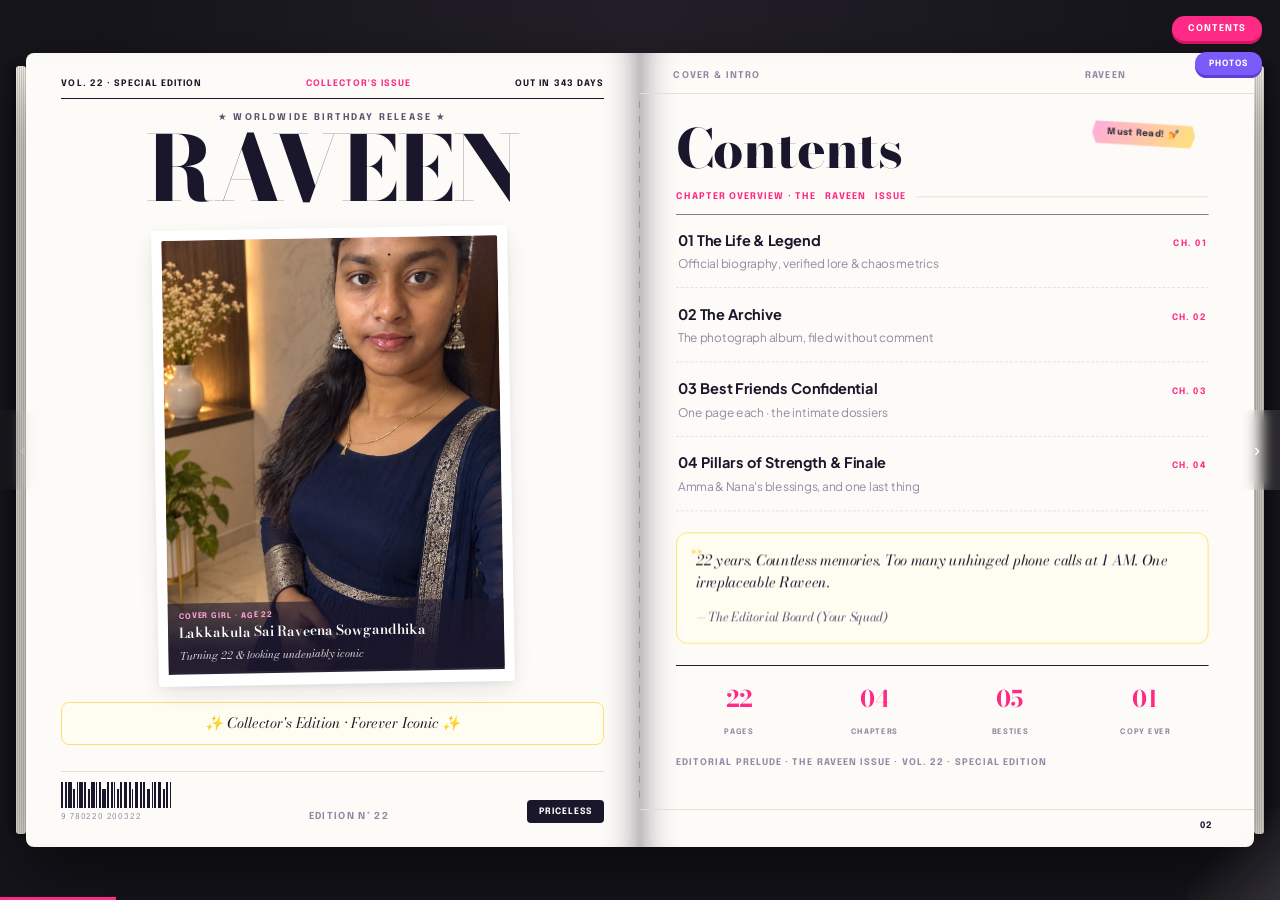
==== index.html @ 47729073 "Add Bhavya's letter Her own words, as she wrote them, down to the last emoji — Entry 03 was still ca" ====
<!DOCTYPE html>
<html lang="en">
<head>
<meta charset="utf-8">
<meta name="viewport" content="width=device-width, initial-scale=1, viewport-fit=cover">
<title>The Raveen Issue</title>
<meta name="description" content="A one-copy collector's magazine for a 22nd birthday.">
<meta name="theme-color" content="#ff2a85">
<link rel="preconnect" href="https://fonts.googleapis.com">
<link rel="preconnect" href="https://fonts.gstatic.com" crossorigin>
<link rel="stylesheet" href="https://fonts.googleapis.com/css2?family=Bodoni+Moda:ital,opsz,wght@0,6..96,400..900;1,6..96,400..800&family=Epilogue:wght@600;700;800&family=Caveat:wght@400;500;600&family=Great+Vibes&family=Patrick+Hand&family=Plus+Jakarta+Sans:wght@400;500;600;700;800&display=swap">
<link rel="stylesheet" href="assets/css/magazine.css?v=41">
<link rel="icon" href="data:image/svg+xml,<svg xmlns='http://www.w3.org/2000/svg' viewBox='0 0 100 100'><text y='.9em' font-size='90'>💖</text></svg>">
</head>
<body>

<div class="deck">
<div class="book">

  <!-- ============ SPREAD 1 · PAGES 01–02 · COVER & CONTENTS ============ -->
  <section class="spread" id="cover" data-section="Cover &amp; Intro" data-hide-toc>

    <!-- P.01 · the cover -->
    <div class="leaf leaf--left" data-bare>
      <div class="cover">
        <div class="cover__strap">
          <span data-text="issueLine">Vol. 22</span>
          <span data-text="edition">Collector's Issue</span>
          <span data-render="countdown">P. 01</span>
        </div>

        <p class="cover__stars">★ <span data-text="strapline">Worldwide Birthday Release</span> ★</p>
        <h1 class="masthead" data-text="magazineName">RAVEEN</h1>

        <div class="cover__stage">
          <div class="cover__photo">
            <figure class="polaroid" style="--tilt:-1deg">
              <img class="polaroid__img" src="assets/img/cover.jpg"
                   alt="Cover portrait" data-hint="Cover portrait · assets/img/cover.jpg">
              <div class="cover__plate">
                <small>Cover Girl · Age <span data-text="age">22</span></small>
                <b data-text="fullName">Lakkakula Sai Raveena Sowgandhika</b>
                <i data-text="coverLine">Turning 22 &amp; looking undeniably iconic</i>
              </div>
            </figure>
          </div>
        </div>

        <p class="cover__ribbon">✨ Collector's Edition · Forever Iconic ✨</p>

        <div class="cover__foot">
          <div>
            <span class="barcode" data-render="barcode" aria-hidden="true"></span>
            <p class="barcode-no" data-text="barcodeNo">9 780220 200322</p>
          </div>
          <span class="byline" data-text="editionNo">Edition N° 22</span>
          <span class="priceless" data-text="coverPrice">Priceless</span>
        </div>
      </div>
    </div>

    <!-- P.02 · contents -->
    <div class="leaf leaf--right">
      <span class="washi" style="top:2px;right:14px;transform:rotate(3deg)">Must Read! 💅</span>

      <h2 class="hed hed--lg reveal">Contents</h2>
      <p class="kicker reveal">Chapter overview · The <span data-text="name">Raveen</span> Issue</p>

      <nav class="toc reveal" data-render="toc" aria-label="Contents"></nav>

      <div class="quotebox reveal">
        <p data-text="editorialQuote"></p>
        <cite>— <span data-text="editorialBy">The Editorial Board</span></cite>
      </div>

      <div class="stats reveal" data-render="stats"></div>

      <p class="byline reveal" style="margin-top:16px">
        Editorial prelude · The <span data-text="name">Raveen</span> Issue ·
        <span data-text="issueLine">Vol. 22</span>
      </p>
    </div>
  </section>

  <!-- =========== SPREAD 2 · PAGES 03–04 · THE LORE & METRICS ========== -->
  <section class="spread" id="lore" data-section="The Life &amp; Legend"
           data-blurb="Official biography, verified lore &amp; chaos metrics"
           data-ch="Ch. 01">

    <!-- P.03 · field biography -->
    <div class="leaf leaf--left">
      <p class="kicker reveal" data-text="lore.kicker">Chapter 01 · The Biography</p>
      <h2 class="hed reveal" data-text="lore.title">The Raveen Lore</h2>

      <figure class="polaroid reveal" style="--tilt:-2deg;margin:0 auto 16px;max-width:82%">
        <span class="washi washi--sky washi--tl">Field Notes</span>
        <img class="polaroid__img polaroid__img--wide" src="assets/img/lore.jpg"
             alt="" data-hint="assets/img/lore.jpg">
        <figcaption>Exhibit A. Undeniably her.</figcaption>
      </figure>

      <dl class="reveal" style="margin:0" data-render="lore"></dl>
    </div>

    <!-- P.04 · the report card -->
    <div class="leaf leaf--right">
      <p class="kicker reveal">Verified metrics</p>
      <h2 class="hed hed--sm reveal" data-text="reportCard.title">Official Report Card</h2>

      <div class="metrics reveal" data-render="metrics"></div>

      <p class="certified reveal" data-text="reportCard.stamp">
        ★ Certified Best Girl by Board of Besties ★
      </p>
    </div>
  </section>

  <!-- ============ CHAPTER 02 · THE ARCHIVE · a gallery spread ============ -->
  <section class="spread" id="gallery" data-section="The Archive"
           data-blurb="The photograph album, filed without comment"
           data-ch="Ch. 02">

    <div class="leaf leaf--left">
      <div data-gallery-head>
        <p class="kicker reveal" data-text="gallery.kicker">Chapter 02 · The Archive</p>
        <h2 class="hed reveal" data-text="gallery.title">The Archive</h2>
        <p class="dek reveal" data-text="gallery.dek"></p>
      </div>

      <div class="shots reveal" data-render="gallery"></div>
    </div>

    <div class="leaf leaf--right">
      <div class="shots reveal" data-render="gallery"></div>

      <p class="byline reveal" style="margin-top:14px" data-gallery-foot>
        Every one of them our favourite · filed with love
      </p>
    </div>
  </section>

  <!-- ============ CHAPTER 02 · BEST FRIENDS CONFIDENTIAL ============
       One friend to a page. This spread is the template: the magazine makes
       as many copies of it as the list in config.js needs, so the chapter is
       as long as the friendship list. -->
  <section class="spread" id="besties" data-section="Best Friends Confidential"
           data-blurb="One page each · the intimate dossiers" data-ch="Ch. 03">

    <div class="leaf leaf--left">
      <p class="kicker reveal">Chapter 03 · Besties Confidential</p>
      <div data-render="bestieSlot"></div>
    </div>

    <div class="leaf leaf--right">
      <p class="kicker reveal">Confidential</p>
      <div data-render="bestieSlot"></div>
    </div>
  </section>

  <!-- ========== SPREAD 5 · PAGES 09–10 · FAMILY & THE FINALE ========== -->
  <section class="spread" id="family" data-section="Pillars of Strength &amp; Finale"
           data-blurb="Amma &amp; Nana's blessings, and one last thing"
           data-ch="Ch. 04">

    <!-- P.09 · family -->
    <div class="leaf leaf--left">
      <p class="kicker reveal">Chapter 04 · Family Chronicles</p>
      <h2 class="hed hed--sm reveal" data-text="familyTitle">Pillars of Strength</h2>
      <div class="reveal" data-render="family"></div>
    </div>

    <!-- P.10 · the finale -->
    <div class="leaf leaf--right leaf--finale">
      <div class="finale">
        <span class="finale__badge reveal" data-text="finale.badge">Golden Milestone</span>

        <p class="finale__age reveal" data-text="age">22</p>
        <p class="dek reveal" style="margin:0;max-width:34ch"
           data-text="finale.tease">One last thing before you close it.</p>

        <div class="cake reveal" data-cake role="button" tabindex="0"
             style="position:relative" aria-label="Blow out the candle">
          <span class="candle" aria-hidden="true"><span class="flame"></span></span>
          <svg viewBox="0 44 200 116" width="100%" aria-hidden="true">
            <ellipse cx="100" cy="150" rx="90" ry="8" fill="#1a162b" opacity=".14"/>
            <rect x="16" y="140" width="168" height="9" rx="4.5" fill="#fff"/>
            <rect x="22" y="70" width="156" height="72" rx="7" fill="#ffa3d7"/>
            <path d="M22 84 q19 15 39 0 t39 0 t39 0 t39 0 V70 H22 Z" fill="#fff0f7"/>
            <rect x="22" y="56" width="156" height="18" rx="7" fill="#ffdf6d"/>
            <circle cx="52" cy="98" r="4.5" fill="#ff2a85"/>
            <circle cx="100" cy="126" r="4.5" fill="#7b5cfa"/>
            <circle cx="148" cy="96" r="4.5" fill="#ff5e5b"/>
          </svg>
        </div>

        <p class="byline" data-final-prompt>Tap the cake</p>

        <hr class="finale__rule reveal">
        <p class="finale__colophon reveal">
          The <span data-text="name">Raveen</span> Issue ·
          <span data-text="editionNo">Edition N° 22</span> · One copy ever printed
        </p>
        <p class="finale__colophon reveal" style="color:var(--pink)">
          ★ <span data-text="strapline">Worldwide Birthday Release</span> ★
        </p>

        <article data-final-message hidden>
          <h2 class="hed" data-text="finale.title">Happy 22nd, Raveen!</h2>
          <p class="body-copy" style="white-space:pre-line;max-width:36ch;margin:0 auto"
             data-text="finale.message"></p>
          <p class="script" style="margin-top:12px" data-text="finale.signoff"></p>
          <p style="margin-top:14px">
            <button class="btn" type="button" data-confetti>
              <span data-text="finale.button">Throw confetti</span>
            </button>
          </p>
        </article>
      </div>
    </div>
  </section>

</div>
</div>

<!-- ============================== CONTROLS ============================== -->
<button class="tocbtn" type="button" data-tocbtn>Contents</button>
<button class="photobtn" type="button" data-photobtn>Photos</button>
<button class="turn turn--prev" type="button" data-prev aria-label="Previous page">&#8249;</button>
<button class="turn turn--next" type="button" data-next aria-label="Next page">&#8250;</button>
<button class="corner" type="button" data-corner aria-label="Turn the page"></button>
<div class="progress" data-progress aria-hidden="true"></div>

<script src="assets/js/config.js?v=41"></script>
<script src="assets/js/magazine.js?v=41"></script>
</body>
</html>
---- assets/css/magazine.css ----
/* ==========================================================================
   THE RAVEEN ISSUE — Editorial Memory Zine
   A collector's book: two facing cream pages bound at a centre crease, on a
   dark studio ground. Bodoni mastheads, polaroids, washi tape, die-cut badges.

   All visual decisions live here. All content lives in assets/js/config.js.
   ========================================================================== */

/* ---------- 1. Tokens ---------- */
:root {
  /* roughly the height of one page body — the book is min(92vh, 62vw) and a
     page gives up about a sixth of that to the running head and the folio */
  --page-h: calc(min(92vh, 62vw) * 0.84);

  /* paper */
  --paper: #fdfbf7;          /* warm art-paper canvas */
  --paper-2: #ffffff;        /* milk white — polaroid substrate */
  --paper-tint: #f5f1e9;
  --studio: #17151c;         /* the ground the book rests on */
  --studio-2: #221f28;

  /* ink */
  --ink: #1a162b;            /* editorial midnight, never pure black */
  --ink-soft: #5b5470;
  --ink-faint: #918aa4;
  --rule: #e5e0d6;
  --rule-ink: #1a162b;

  /* the palette */
  --pink: #ff2a85;           /* electric hot pink — the primary */
  --pink-deep: #d41464;      /* the bottom lip on a pressed button */
  --pink-soft: #ffa3d7;      /* bubblegum */
  --lavender: #7b5cfa;
  --butter: #ffdf6d;
  --peach: #ffb088;
  --coral: #ff5e5b;
  --sky: #7dd3fc;

  /* type */
  --display: "Bodoni Moda", "Didot", Georgia, serif;
  --body: "Plus Jakarta Sans", system-ui, -apple-system, sans-serif;
  --label: "Epilogue", "Plus Jakarta Sans", sans-serif;

  /* depth — print material, not digital UI */
  --lift-1: 0 4px 12px -2px rgba(26, 22, 43, 0.08), 0 1px 3px rgba(26, 22, 43, 0.04);
  --lift-2: 0 8px 24px -4px rgba(26, 22, 43, 0.12), 0 2px 6px -1px rgba(26, 22, 43, 0.06);
  --lift-3: 0 16px 36px -6px rgba(255, 42, 133, 0.22), 0 4px 12px -2px rgba(26, 22, 43, 0.08);
}

*, *::before, *::after { box-sizing: border-box; }

html, body { height: 100%; }

body {
  margin: 0;
  overflow: hidden;              /* the book never scrolls */
  background:
    radial-gradient(ellipse at 50% 0%, var(--studio-2), var(--studio) 60%);
  color: var(--ink);
  font-family: var(--body);
  font-size: 16px;
  line-height: 1.55;
  -webkit-font-smoothing: antialiased;
}

@media (prefers-reduced-motion: reduce) {
  *, *::before, *::after {
    animation-duration: 0.01ms !important;
    animation-iteration-count: 1 !important;
    transition-duration: 0.01ms !important;
  }
}

/* ---------- 2. The book ---------- */
.deck {
  position: fixed;
  inset: 0;
  display: grid;
  place-items: center;
  padding: clamp(10px, 2.4vh, 34px);
  perspective: 2800px;
  perspective-origin: 50% 46%;
}

.book {
  position: relative;
  width: min(1560px, 96vw);
  height: min(92vh, 62vw);
  transform-style: preserve-3d;
  border-radius: 10px;
}

/* the page block, seen edge on */
.book::before,
.book::after {
  content: "";
  position: absolute;
  top: 1.6%;
  bottom: 1.6%;
  width: 10px;
  z-index: 0;
  border-radius: 3px;
  background: repeating-linear-gradient(to right, #fdfbf7 0 1px, #ded8cb 1px 2px);
}

.book::before { left: -10px; box-shadow: -3px 0 10px rgba(0, 0, 0, 0.45); }
.book::after { right: -10px; box-shadow: 3px 0 10px rgba(0, 0, 0, 0.45); }

.spread {
  position: absolute;
  inset: 0;
  display: grid;
  grid-template-columns: 1fr 1fr;
  visibility: hidden;
  z-index: 1;
  border-radius: 8px;
  box-shadow: 0 30px 70px rgba(0, 0, 0, 0.55);
}

.spread.is-current { visibility: visible; z-index: 2; }

/* a single page */
.leaf {
  position: relative;
  display: flex;
  flex-direction: column;
  min-width: 0;
  background: var(--paper);
  overflow: hidden;
}

/* the crease: pages curve away into the spine */
.leaf--left {
  border-radius: 8px 0 0 8px;
  box-shadow: inset -30px 0 34px -30px rgba(26, 22, 43, 0.55);
}

.leaf--right {
  border-radius: 0 8px 8px 0;
  box-shadow: inset 30px 0 34px -30px rgba(26, 22, 43, 0.55);
}

/* stitching down the centre fold */
.spread::after {
  content: "";
  position: absolute;
  top: 6%;
  bottom: 6%;
  left: 50%;
  z-index: 12;
  width: 1px;
  margin-left: -0.5px;
  pointer-events: none;
  background: repeating-linear-gradient(
    to bottom,
    rgba(26, 22, 43, 0.22) 0 7px,
    transparent 7px 15px
  );
}

/* ---------- 3. The turning leaf ---------- */
.flipper {
  position: absolute;
  top: 0;
  right: 0;
  width: 50%;
  height: 100%;
  z-index: 5;
  transform-origin: left center;
  transform-style: preserve-3d;
  will-change: transform;
}

.flipper__face {
  position: absolute;
  inset: 0;
  overflow: hidden;
  backface-visibility: hidden;
  background: var(--paper);
  box-shadow: 0 22px 48px rgba(0, 0, 0, 0.5);
}

.flipper__face > .leaf { height: 100%; }
.flipper__back { transform: rotateY(180deg); }

.flipper__face::after {
  content: "";
  position: absolute;
  inset: 0;
  z-index: 60;
  pointer-events: none;
  background: linear-gradient(to left, rgba(26, 22, 43, 0.45), rgba(26, 22, 43, 0) 62%);
  opacity: 0;
}

.flipper--fwd { animation: leaf-fwd 0.9s cubic-bezier(0.5, 0.02, 0.42, 1) both; }
.flipper--back { animation: leaf-back 0.9s cubic-bezier(0.5, 0.02, 0.42, 1) both; }

@keyframes leaf-fwd { from { transform: rotateY(0); } to { transform: rotateY(-180deg); } }
@keyframes leaf-back { from { transform: rotateY(-180deg); } to { transform: rotateY(0); } }

.flipper--fwd .flipper__front::after,
.flipper--back .flipper__back::after { animation: rake 0.9s ease-in both; }
.flipper--fwd .flipper__back::after,
.flipper--back .flipper__front::after { animation: rake 0.9s ease-out reverse both; }

@keyframes rake { from { opacity: 0; } 60% { opacity: 0.8; } to { opacity: 0; } }

.under {
  position: absolute;
  top: 0;
  width: 50%;
  height: 100%;
  z-index: 3;
  overflow: hidden;
}

.under--right { right: 0; }
.under--left { left: 0; }
.under > .leaf { height: 100%; }

/* ---------- 4. Page furniture ---------- */
.runninghead {
  flex: 0 0 auto;
  display: flex;
  align-items: baseline;
  justify-content: space-between;
  gap: 12px;
  padding: 16px clamp(20px, 2.6vw, 38px) 9px;
  border-bottom: 1px solid var(--rule);
  font-family: var(--label);
  font-size: 0.58rem;
  font-weight: 700;
  letter-spacing: 0.14em;
  text-transform: uppercase;
  color: var(--ink-faint);
}

.leaf--left .runninghead { padding-left: clamp(24px, 3.2vw, 48px); }
.leaf--right .runninghead { padding-right: 128px; }
.runninghead b { color: var(--pink); font-weight: 700; }

.page {
  position: relative;              /* stickers hang off the page itself */
  flex: 1 1 auto;
  min-height: 0;
  overflow: hidden;               /* pages hold what they hold */
  padding: clamp(18px, 3vh, 34px) clamp(22px, 2.8vw, 42px);
}

.leaf--left .page { padding-left: clamp(26px, 3.6vw, 54px); }
.leaf--right .page { padding-right: clamp(26px, 3.6vw, 54px); }

/* A block formatting context, so the last child's bottom margin is counted
   inside the page rather than collapsing out of the measurement. */
/* Positioned, so a pinned decoration (washi tape, a sticker) is placed in the
   page's own scaled coordinates rather than drifting against the leaf. */
.page__inner { position: relative; display: flow-root; }

.folio {
  flex: 0 0 auto;
  display: flex;
  align-items: center;
  justify-content: space-between;
  gap: 12px;
  padding: 9px clamp(20px, 2.6vw, 38px) 14px;
  border-top: 1px solid var(--rule);
  font-family: var(--label);
  font-size: 0.56rem;
  font-weight: 700;
  letter-spacing: 0.14em;
  text-transform: uppercase;
  color: var(--ink-faint);
}

.leaf--left .folio { padding-left: clamp(24px, 3.2vw, 48px); }
.leaf--right .folio { padding-right: clamp(24px, 3.2vw, 48px); flex-direction: row-reverse; }
.folio__no { color: var(--ink); }

/* ---------- 5. Editorial type ---------- */
.kicker {
  display: flex;
  align-items: center;
  gap: 10px;
  margin: 0 0 10px;
  font-family: var(--label);
  font-size: 0.6rem;
  font-weight: 700;
  letter-spacing: 0.14em;
  text-transform: uppercase;
  color: var(--pink);
}

.kicker::after {
  content: "";
  flex: 1;
  height: 1px;
  background: var(--rule);
}

.hed {
  margin: 0 0 12px;
  font-family: var(--display);
  font-optical-sizing: auto;
  font-size: clamp(1.9rem, 3.4vw, 2.9rem);
  font-weight: 700;
  line-height: 1.06;
  letter-spacing: -0.015em;
  color: var(--ink);
}

.hed--lg { font-size: clamp(2.4rem, 4.4vw, 3.6rem); font-weight: 800; }
.hed--sm { font-size: clamp(1.25rem, 2vw, 1.55rem); line-height: 1.15; }
.hed em { font-style: italic; }

.dek {
  margin: 0 0 18px;
  max-width: 46ch;
  font-size: 0.95rem;
  line-height: 1.6;
  color: var(--ink-soft);
}

.body-copy { font-size: 0.92rem; line-height: 1.65; color: var(--ink-soft); }
.body-copy p { margin: 0 0 0.85em; }

.byline {
  font-family: var(--label);
  font-size: 0.6rem;
  font-weight: 700;
  letter-spacing: 0.14em;
  text-transform: uppercase;
  color: var(--ink-faint);
}

.script {
  font-family: var(--display);
  font-style: italic;
  font-size: 1.05rem;
  color: var(--ink);
}

.center { text-align: center; }
.stack > * + * { margin-top: 14px; }

/* ---------- 6. Washi tape ---------- */
.washi {
  position: absolute;
  z-index: 8;
  padding: 5px 16px;
  opacity: 0.9;
  font-family: var(--label);
  font-size: 0.58rem;
  font-weight: 700;
  letter-spacing: 0.08em;
  color: var(--ink);
  background: linear-gradient(120deg, var(--pink-soft), var(--butter));
  box-shadow: 0 1px 2px rgba(26, 22, 43, 0.15);
  clip-path: polygon(
    3% 0, 97% 4%, 100% 50%, 96% 100%, 4% 96%, 0 50%
  );
  transform: rotate(-3deg);
}

.washi--sky { background: linear-gradient(120deg, var(--sky), #c7ecff); }
.washi--lav { background: linear-gradient(120deg, var(--lavender), #cabeff); color: #fff; }
.washi--tr { top: -8px; right: 18px; transform: rotate(3deg); }
.washi--tl { top: -8px; left: 18px; transform: rotate(-4deg); }

/* ---------- 7. Polaroid ---------- */
.polaroid {
  position: relative;
  margin: 0;
  padding: 10px 10px 14px;
  background: var(--paper-2);
  border-radius: 3px;
  box-shadow: var(--lift-2);
  transform: rotate(var(--tilt, -1.5deg));
  transition: transform 0.35s cubic-bezier(0.34, 1.56, 0.64, 1);
}

.polaroid:hover { transform: rotate(0deg); }

/* A photograph's height comes from the page's WIDTH (100% of the measure at
   its aspect ratio), so scaling the page cannot shrink it — on a short window
   one photograph could outgrow the whole page. Each is given a share of the
   page's height instead, and crops into it. */
.polaroid__img {
  display: block;
  width: 100%;
  aspect-ratio: 4 / 5;
  max-height: calc(var(--page-h) * 0.44);
  object-fit: cover;
  object-position: center 28%;
  border-radius: 2px;
  background: linear-gradient(150deg, var(--pink-soft), var(--butter));
}

.polaroid__img--wide { aspect-ratio: 16 / 11; }
.polaroid__img--square { aspect-ratio: 1 / 1; }
.polaroid__img--tall { aspect-ratio: 3 / 4; }

/* In flow, not pinned to the foot of the frame: a caption that runs to two
   lines then lengthens the white chin below the photograph instead of
   climbing back over her face. */
.polaroid figcaption {
  margin: 9px 2px 0;
  font-family: var(--display);
  font-style: italic;
  font-size: 0.8rem;
  line-height: 1.3;
  color: var(--ink-soft);
  text-align: center;
}

/* a slot waiting for a photograph */
.slot {
  display: grid;
  place-items: center;
  padding: 14px;
  text-align: center;
  background:
    repeating-linear-gradient(45deg, rgba(255,255,255,.35) 0 8px, transparent 8px 16px),
    linear-gradient(150deg, var(--pink-soft), var(--butter));
}

.slot span {
  font-family: var(--label);
  font-size: 0.55rem;
  font-weight: 700;
  letter-spacing: 0.12em;
  line-height: 1.7;
  text-transform: uppercase;
  color: rgba(26, 22, 43, 0.55);
}

/* ---------- 8. Stickers & badges ---------- */
.sticker {
  display: inline-block;
  padding: 6px 14px;
  border: 2px solid var(--paper-2);
  border-radius: 999px;
  font-family: var(--label);
  font-size: 0.58rem;
  font-weight: 700;
  letter-spacing: 0.1em;
  text-transform: uppercase;
  color: var(--ink);
  background: var(--butter);
  box-shadow: var(--lift-1);
  transform: rotate(-2deg);
}

.sticker--pink { background: var(--pink); color: #fff; }
.sticker--lav { background: var(--lavender); color: #fff; }
.sticker--sky { background: var(--sky); }
.sticker--coral { background: var(--coral); color: #fff; }

.sticker--float {
  position: absolute;
  z-index: 9;
  box-shadow: var(--lift-2);
}

/* a sticker pasted onto a page: no card, no border, just the cut-out */
.sticker-img {
  height: auto;
  max-width: 70%;
  padding: 0;
  border: 0;
  border-radius: 6px;
  background: none;
  box-shadow: 0 6px 16px rgba(26, 22, 43, 0.16);
  pointer-events: none;
  user-select: none;
}

/* a sticker you placed yourself: inert until Photos mode, then grabbable */
body.is-picking .sticker-mine {
  pointer-events: auto;
  cursor: grab;
  outline: 2px dashed var(--lavender);
  outline-offset: 4px;
}

body.is-picking .sticker-mine.is-held { cursor: grabbing; opacity: 0.85; }

.stickerbtn {
  top: 88px;
  background: var(--coral);
  box-shadow: 0 3px 0 #c9403d;
}

.stickerbtn:active { box-shadow: 0 1px 0 #c9403d; }

/* the ink-outlined chip */
.tag {
  display: inline-block;
  padding: 4px 12px;
  border: 1.5px solid var(--ink);
  border-radius: 999px;
  background: var(--paper-2);
  box-shadow: 2px 2px 0 var(--ink);
  font-family: var(--label);
  font-size: 0.55rem;
  font-weight: 700;
  letter-spacing: 0.1em;
  text-transform: uppercase;
}

/* ---------- 9. Buttons ---------- */
.btn {
  display: inline-flex;
  align-items: center;
  gap: 8px;
  padding: 10px 22px;
  border: 0;
  border-radius: 999px;
  background: var(--pink);
  color: #fff;
  cursor: pointer;
  text-decoration: none;
  font-family: var(--label);
  font-size: 0.62rem;
  font-weight: 700;
  letter-spacing: 0.12em;
  text-transform: uppercase;
  box-shadow: 0 4px 0 var(--pink-deep);
  transition: transform 0.12s ease, box-shadow 0.12s ease;
}

.btn:active { transform: translateY(2px); box-shadow: 0 2px 0 var(--pink-deep); }

.btn--ghost {
  background: var(--butter);
  color: var(--ink);
  border: 1.5px solid var(--ink);
  box-shadow: 3px 3px 0 var(--ink);
}

.btn--ghost:active { transform: translate(2px, 2px); box-shadow: 1px 1px 0 var(--ink); }

/* ---------- 10. The cover ---------- */
.cover {
  flex: 1;
  display: flex;
  flex-direction: column;
  min-height: 0;
  padding: clamp(16px, 2.6vh, 30px) clamp(22px, 2.8vw, 44px);
}

.cover__strap {
  display: flex;
  align-items: baseline;
  justify-content: space-between;
  gap: 10px;
  padding-bottom: 8px;
  border-bottom: 1.5px solid var(--ink);
  font-family: var(--label);
  font-size: 0.56rem;
  font-weight: 700;
  letter-spacing: 0.12em;
  text-transform: uppercase;
}

.cover__strap span:nth-child(2) { color: var(--pink); }

.cover__stars {
  margin: 12px 0 2px;
  text-align: center;
  font-family: var(--label);
  font-size: 0.58rem;
  font-weight: 700;
  letter-spacing: 0.24em;
  text-transform: uppercase;
  color: var(--ink-soft);
}

.masthead {
  margin: 0;
  font-family: var(--display);
  font-size: clamp(2.6rem, 7.5vw, 5.6rem);
  font-weight: 800;
  line-height: 0.92;
  letter-spacing: -0.02em;
  text-align: center;
  color: var(--ink);
}

.cover__stage {
  position: relative;
  flex: 1;
  min-height: 0;
  display: grid;
  place-items: center;
  margin: clamp(10px, 2vh, 18px) 0;
}

/* Pinned to the stage, so its height is definite and the photograph inside
   has something real to be a percentage of. */
.cover__photo {
  position: absolute;
  inset: 0;
  display: flex;
  align-items: center;
  justify-content: center;
}

/* The cover photograph is sized by the stage, not by its own proportions —
   a tall portrait derived its width from its height and walked off the page. */
.cover__photo .polaroid {
  height: 100%;
  max-width: 100%;
  aspect-ratio: 0.78;
  box-sizing: border-box;
  display: flex;
  flex-direction: column;
}

.cover__photo .polaroid__img {
  flex: 1 1 auto;
  min-height: 0;
  width: 100%;
  height: auto;
  aspect-ratio: auto;          /* the polaroid owns the shape */
  max-height: none;            /* the stage already bounds it */
  object-fit: cover;
  object-position: center 18%;
}

/* the name plate laid over the foot of the cover photograph */
/* The plate rides at the foot of the photograph, so it has to stay shallow:
   set any taller and it covers the face it is captioning. */
.cover__plate {
  position: absolute;
  inset: auto 10px 12px;
  z-index: 4;
  padding: 8px 11px;
  background: linear-gradient(to top, rgba(26, 22, 43, 0.94) 35%, rgba(26, 22, 43, 0.6));
  color: #fff;
  text-align: left;
}

.cover__plate small {
  display: block;
  font-family: var(--label);
  font-size: 0.48rem;
  font-weight: 700;
  letter-spacing: 0.12em;
  text-transform: uppercase;
  color: var(--pink-soft);
}

.cover__plate b {
  display: block;
  margin: 2px 0 1px;
  font-family: var(--display);
  font-size: 0.86rem;
  font-weight: 600;
  line-height: 1.14;
}

.cover__plate i {
  font-family: var(--display);
  font-size: 0.66rem;
  line-height: 1.25;
  color: rgba(255, 255, 255, 0.82);
}

.cover__ribbon {
  margin-top: auto;
  padding: 9px 14px;
  border: 1px solid var(--butter);
  border-radius: 8px;
  background: #fffdf2;
  text-align: center;
  font-family: var(--display);
  font-style: italic;
  font-size: 0.9rem;
  color: var(--ink);
}

.cover__foot {
  display: flex;
  align-items: flex-end;
  justify-content: space-between;
  gap: 12px;
  margin-top: 12px;
  padding-top: 10px;
  border-top: 1px solid var(--rule);
}

.barcode { display: flex; align-items: flex-end; gap: 1.5px; height: 26px; }
.barcode i { display: block; width: 2px; height: 100%; background: var(--ink); }
.barcode i:nth-child(3n) { width: 3.5px; }
.barcode i:nth-child(4n) { height: 74%; }
.barcode i:nth-child(5n) { width: 1px; }

.barcode-no {
  margin: 3px 0 0;
  font-family: var(--label);
  font-size: 0.5rem;
  letter-spacing: 0.1em;
  color: var(--ink-faint);
}

.priceless {
  padding: 5px 12px;
  border-radius: 4px;
  background: var(--ink);
  color: #fff;
  font-family: var(--label);
  font-size: 0.55rem;
  font-weight: 700;
  letter-spacing: 0.12em;
  text-transform: uppercase;
}

/* ---------- 11. Contents ---------- */
.toc { border-top: 1.5px solid var(--ink); }

.toc__item {
  display: grid;
  grid-template-columns: minmax(0, 1fr) auto;
  align-items: baseline;
  gap: 4px 14px;
  width: 100%;
  padding: 15px 2px;
  border: 0;
  border-bottom: 1px dashed var(--rule);
  background: none;
  cursor: pointer;
  text-align: left;
  color: inherit;
  font: inherit;
  transition: background-color 0.2s, padding-left 0.2s;
}

.toc__item:hover { background: #fff8fb; padding-left: 10px; }

.toc__title {
  font-family: var(--body);
  font-size: 0.95rem;
  font-weight: 700;
  color: var(--ink);
}

.toc__ch {
  font-family: var(--label);
  font-size: 0.58rem;
  font-weight: 700;
  letter-spacing: 0.12em;
  text-transform: uppercase;
  color: var(--pink);
}

.toc__sub {
  grid-column: 1 / -1;
  margin: 0;
  font-size: 0.78rem;
  color: var(--ink-faint);
}

/* the pinned editorial quote */
.quotebox {
  position: relative;
  margin-top: 22px;
  padding: 18px 20px 16px;
  border: 1px solid var(--butter);
  border-radius: 12px;
  background: #fffdf2;
}

.quotebox::before {
  content: "\201C";
  position: absolute;
  top: 2px;
  left: 14px;
  font-family: var(--display);
  font-size: 2rem;
  color: var(--butter);
}

.quotebox p {
  margin: 0 0 10px;
  font-family: var(--display);
  font-style: italic;
  font-size: 0.95rem;
  line-height: 1.5;
  color: var(--ink);
}

.quotebox cite {
  font-family: var(--display);
  font-style: italic;
  font-size: 0.82rem;
  color: var(--ink-soft);
}

/* ---------- 12. The lore ---------- */
.lore-entry { margin-bottom: 14px; }

.lore-entry dt {
  font-family: var(--label);
  font-size: 0.58rem;
  font-weight: 700;
  letter-spacing: 0.12em;
  text-transform: uppercase;
  color: var(--lavender);
}

.lore-entry dd {
  margin: 3px 0 0;
  font-size: 0.9rem;
  line-height: 1.55;
  color: var(--ink-soft);
}

/* ---------- 13. The report card ---------- */
.metrics { border-top: 1.5px solid var(--ink); }

.metric {
  display: grid;
  grid-template-columns: minmax(0, 1fr) auto;
  align-items: center;
  gap: 5px 12px;
  padding: 12px 2px 11px;
  border-bottom: 1px solid var(--rule);
}

.metric__label { font-size: 0.86rem; font-weight: 600; color: var(--ink); }

.metric__val {
  font-family: var(--label);
  font-size: 0.68rem;
  font-weight: 700;
  letter-spacing: 0.06em;
  color: var(--pink);
}

.metric__bar {
  grid-column: 1 / -1;
  height: 9px;
  border: 1.5px solid var(--ink);
  border-radius: 999px;
  background: var(--paper-2);
  overflow: hidden;
}

.metric__bar i {
  display: block;
  height: 100%;
  border-radius: 999px;
  background: linear-gradient(90deg, var(--pink), var(--lavender));
}

.certified {
  margin-top: 18px;
  padding: 12px;
  border: 2px dashed var(--butter);
  border-radius: 10px;
  background: #fffdf2;
  text-align: center;
  font-family: var(--label);
  font-size: 0.62rem;
  font-weight: 700;
  letter-spacing: 0.08em;
  color: var(--ink);
}

/* ---------- 14. Besties ---------- */
/* A dossier is a page of its own: the portrait stands beside the writing,
   the way a magazine sets a profile, rather than sitting on top of it in a
   letterbox strip that would slice an upright phone photograph in half. */
.bestie {
  position: relative;
  display: grid;
  grid-template-columns: minmax(0, 0.92fr) minmax(0, 1fr);
  gap: clamp(20px, 2.6vw, 38px);
  align-items: start;
}

.bestie > .polaroid { max-width: 100%; margin: 0; }

/* the writing is one block in the second column, not five loose rows that
   would spread themselves down the height of the photograph */
.bestie__body {
  display: flex;
  flex-direction: column;
  align-items: start;          /* a pill is as wide as its words */
  gap: 10px;
}

/* A deep portrait by default, because most arrive from a phone held upright.
   A photograph that loads replaces this with its own proportions. */
.bestie > .polaroid .polaroid__img {
  aspect-ratio: 2 / 3;
  max-height: calc(var(--page-h) * 0.9);
}

/* a landscape photograph takes the full measure, the writing below it */
.bestie--wide { display: block; }

/* Sized by its height, so the photograph keeps its own proportions instead of
   being letterboxed back into a strip by a height cap it cannot honour. */
.bestie--wide > .polaroid {
  width: fit-content;
  max-width: 100%;
  margin: 0 auto clamp(14px, 2vh, 22px);
}

.bestie--wide > .polaroid .polaroid__img {
  width: auto;
  max-width: 100%;
  height: calc(var(--page-h) * 0.62);
  max-height: none;
}

.bestie--wide .bestie__body { align-items: start; }

/* narrow enough that two columns would leave neither any room */
@media (max-width: 900px) {
  .bestie { display: block; }
  .bestie > .polaroid { max-width: 92%; margin: 0 0 14px; }
}

.bestie__entry {
  font-family: var(--label);
  font-size: 0.56rem;
  font-weight: 700;
  letter-spacing: 0.12em;
  text-transform: uppercase;
  color: var(--ink-faint);
}

.bestie__name {
  margin: 2px 0 8px;
  font-family: var(--display);
  font-size: clamp(1.3rem, 2.3vw, 1.8rem);
  font-weight: 800;
  line-height: 1;
  letter-spacing: 0.01em;
  color: var(--ink);
}

.bestie__quote {
  margin: 8px 0 10px;
  font-family: var(--display);
  font-style: italic;
  font-size: 0.95rem;
  line-height: 1.45;
  color: var(--ink-soft);
}

/* two to a page, side by side */
.bestie-pair {
  display: grid;
  grid-template-columns: repeat(var(--cols, 2), minmax(0, 1fr));
  gap: 18px;
  align-items: start;
}

.bestie-pair .bestie__name { font-size: clamp(1.1rem, 1.8vw, 1.4rem); }
.bestie-pair .bestie__quote { font-size: 0.82rem; margin: 8px 0 10px; }
.bestie-pair .bestie > .polaroid { max-width: 100%; }
.bestie-pair .polaroid__img { max-height: calc(var(--page-h) * 0.34); }

/* three to a page: the cards give up the tape and tighten their type */
.bestie-pair[style*="--cols: 3"] { gap: 12px; }
.bestie-pair[style*="--cols: 3"] .bestie__name { font-size: clamp(0.95rem, 1.4vw, 1.15rem); }
.bestie-pair[style*="--cols: 3"] .bestie__quote { font-size: 0.74rem; }
.bestie-pair[style*="--cols: 3"] .btn { padding: 8px 14px; font-size: 0.6rem; }

/* ---------- The Archive: a gallery spread ---------- */

/* A grid of photographs takes its height from the page's WIDTH, so scaling
   the page cannot shrink it — the fit has nothing to work with and bottoms
   out. Each photograph is sized by its HEIGHT instead, a share of the page,
   with the width following its own proportions. Mixed widths wrap like a
   contact sheet, which is what a gallery should look like anyway. */
/* A page of plates fills its page: three tall cells across, each holding a
   photograph that covers it. The grid's height is set in the page's own terms,
   so it is the same share of the sheet whatever size the window is — and the
   photographs are as big as the page allows rather than as big as their own
   proportions happen to make them. */
.shots {
  display: flex;
  align-items: center;
  justify-content: center;
  height: calc(var(--page-h) * 0.86);
  /* room for the tilt, which reaches past the frame it is in */
  padding: 4px 8px;
  margin: 10px 0 0;
  --gutter: clamp(7px, 1.1vw, 14px);
}

/* the arrangement the page settled on: nested rows and columns, filled out
   by the browser so the photographs reach both edges */
.collage { max-width: 100%; max-height: 100%; }

.cnode {
  display: flex;
  gap: var(--gutter);
  min-width: 0;
  min-height: 0;
}

.cnode--row { flex-direction: row; }
.cnode--col { flex-direction: column; }

.shot {
  position: relative;
  display: block;
  min-width: 0;
  min-height: 0;
  margin: 0;
  padding: 7px;
  background: var(--paper-2);
  border-radius: 2px;
  box-shadow: var(--lift-1);
  /* barely a tilt: these sit shoulder to shoulder now */
  transform: rotate(calc(var(--tilt, -1.5deg) * 0.14));
  transition: transform .35s cubic-bezier(.34,1.56,.64,1);
}

.shot:hover { transform: rotate(0deg) scale(1.02); z-index: 3; }

/* Each frame already carries close to its photograph's own proportions, so
   `cover` has next to nothing left to cut — and what little it does take, it
   takes from below the chin rather than off the top of a head. */
.shot .polaroid__img {
  display: block;
  width: 100%;
  height: 100%;
  max-height: none;
  aspect-ratio: auto;
  object-fit: cover;
  object-position: center 32%;
}

.shot figcaption {
  position: absolute;
  left: 7px;
  right: 7px;
  bottom: 7px;
  padding: 5px 7px;
  background: rgba(255, 252, 246, .9);
  font-family: var(--display);
  font-style: italic;
  font-size: .68rem;
  line-height: 1.2;
  text-align: center;
  color: var(--ink);
}

/* ---------- Page designs ----------
   A theme is a look a page can be given. `pageStyles` in config.js says which
   spread wears which; a spread with no entry keeps the magazine's own look.
   Each theme is self-contained, so adding another is adding one block here
   and one line there. */

/* --- shared by every theme --- */
.leaf--album .page__inner { padding: 28px 32px 14px; }
.leaf--album .shot { border-radius: 1px; }
.leaf--album-open .shots { height: calc(var(--page-h) * 0.56); }

/* room kept clear for whatever is pinned to the page */
.pinned--foot .page__inner { padding-bottom: calc(var(--page-h) * 0.2); }
.pinned--top  .page__inner { padding-top: calc(var(--page-h) * 0.16); }

/* the writing on a small plate covers the photograph, so it waits for a
   reader who hovers over it instead */
.shot--quiet figcaption { opacity: 0; transition: opacity .2s ease; }
.shot--quiet:hover figcaption { opacity: 1; }

/* a page whose photographs reach its edges has no room for a pinned note or
   a daisy: half-hidden behind a plate, they only look dropped there */
.sb--spare .sb__note,
.sb--spare .sb__daisy { display: none; }
.leaf--album .album-mark--c,
.leaf--album .album-mark--d { display: none; }

.leaf--album .hed { line-height: 1; }

.album-mark {
  position: absolute;
  z-index: 6;
  pointer-events: none;
  user-select: none;
}

.album-mark--a { top: 7%;    right: 6%;   font-size: clamp(28px, 4.4vh, 52px); transform: rotate(-10deg); }
.album-mark--b { bottom: 9%; left: 5%;    font-size: clamp(24px, 3.8vh, 44px); transform: rotate(8deg); }
.album-mark--c { top: 46%;   left: 3.5%;  font-size: clamp(16px, 2.4vh, 26px); opacity: .8; }
.album-mark--d { bottom: 26%; right: 4%;  font-size: clamp(16px, 2.4vh, 26px); opacity: .8; }


/* ========= 1. scrapbook — the same warm paper as the rest of the book ========
   A scrapbook laid on the magazine's own stock, so the chapter belongs to the
   issue: kraft and cream and hot pink, handwriting for the captions. */

.theme--scrapbook {
  --sb-card: #ffffff;      /* the mount under a photograph */
  --sb-tape: #e8d9bd;      /* washi */
  --sb-kraft: #e7d8c2;     /* torn paper */
  --sb-note: #fdf3dd;      /* the note pad */

  background:
    radial-gradient(circle at 20% 15%, #fffdf8 0%, transparent 34%),
    radial-gradient(circle at 78% 76%, #fff8ef 0%, transparent 32%),
    var(--paper);
}

/* the faint grain of pressed paper */
.theme--scrapbook .page::before {
  content: ""; position: absolute; inset: 0; opacity: .5; pointer-events: none;
  background-image: repeating-linear-gradient(0deg, transparent 0 3px, rgba(120,95,70,.05) 4px);
}

/* a torn, hand-drawn edge to finish the page */
.theme--scrapbook .page::after {
  content: ""; position: absolute; inset: 14px 16px; pointer-events: none;
  border: 1.5px dashed rgba(90, 70, 55, .28);
  border-radius: 36px 12px 32px 14px;
}

.theme--scrapbook .kicker { color: var(--pink-deep); }

.theme--scrapbook .hed {
  font-family: "Caveat", "Great Vibes", var(--display), cursive;
  font-weight: 600;
  font-size: clamp(2.6rem, 5vw, 3.6rem);
  color: var(--ink);
}

.theme--scrapbook .dek {
  font-family: "Patrick Hand", cursive;
  font-size: 1.05rem;
  color: var(--ink-soft);
}

.theme--scrapbook .shot {
  background: var(--sb-card);
  padding: 7px;
  box-shadow: 0 6px 14px rgba(90, 70, 55, .22);
}

/* a strip of washi tape over the top of every one */
.theme--scrapbook .shot::before {
  content: ""; position: absolute; top: -9px; left: 50%;
  width: 58%; height: 19px; margin-left: -29%;
  transform: rotate(-3deg); opacity: .95;
  box-shadow: 0 1px 2px rgba(90,70,55,.22);
  background:
    radial-gradient(circle, rgba(120,95,70,.16) 1px, transparent 1px) 0 0/5px 5px,
    repeating-linear-gradient(90deg, rgba(255,255,255,.45) 0 4px, transparent 4px 8px),
    var(--sb-tape);
}

.theme--scrapbook .shot:nth-child(even)::before { transform: rotate(4deg); }

.theme--scrapbook .shot figcaption {
  font-family: "Caveat", "Patrick Hand", var(--display), cursive;
  font-style: normal;
  font-size: .92rem;
  line-height: 1.1;
  color: var(--ink);
}

.theme--scrapbook .album-mark { font-family: "Caveat", cursive; color: var(--pink-soft); }

/* --- the furniture of a scrapbook page --- */

/* the photographs sit above whatever is laid down first */
.leaf--album .page__inner { position: relative; z-index: 2; }

.sb { position: absolute; inset: 0; pointer-events: none; }

/* torn kraft paper, laid down before the photographs */
.sb__torn {
  position: absolute;
  z-index: 1;
  background: var(--sb-kraft, #e7d8c2);
  opacity: .95;
}

.sb__torn--one {
  width: 34%; height: 19%;
  left: -8%; bottom: 3%;
  transform: rotate(-3deg);
  clip-path: polygon(0 8%, 5% 5%, 12% 8%, 20% 4%, 30% 7%, 42% 4%, 54% 8%,
    66% 4%, 78% 7%, 90% 3%, 100% 8%, 96% 92%, 85% 89%, 75% 94%, 63% 90%,
    51% 95%, 40% 90%, 28% 94%, 16% 90%, 5% 94%);
}

.sb__torn--two {
  width: 27%; height: 15%;
  right: -7%; top: 2%;
  transform: rotate(3deg);
  opacity: .55;
  clip-path: polygon(0 5%, 12% 8%, 23% 3%, 34% 7%, 45% 4%, 58% 8%, 70% 3%,
    82% 7%, 100% 4%, 97% 95%, 85% 91%, 72% 96%, 60% 92%, 45% 96%, 30% 92%,
    17% 97%, 3% 91%);
}

/* the small print on the torn page */
.sb__print {
  position: absolute;
  left: 14%; top: 20%;
  width: 68%;
  margin: 0;
  transform: rotate(-3deg);
  font-family: Georgia, serif;
  font-size: clamp(6px, 1.1vh, 10px);
  line-height: 1.45;
  color: #6b5646;
  opacity: .8;
}

/* loose strips of tape, not on anything in particular */
.sb__tape {
  position: absolute;
  z-index: 1;
  width: 15%; height: 3.4%;
  opacity: .85;
  box-shadow: 0 1px 2px rgba(0,0,0,.25);
  background:
    radial-gradient(circle, rgba(120,95,70,.15) 1px, transparent 1px) 0 0/5px 5px,
    repeating-linear-gradient(90deg, rgba(255,255,255,.45) 0 4px, transparent 4px 8px),
    var(--sb-tape, #e8d9bd);
}

.sb__tape--one { left: 1.5%; top: 44%; transform: rotate(-74deg); }
.sb__tape--two { right: 1.5%; top: 30%; transform: rotate(76deg); }

/* a note torn from a pad, holes down its edge */
.sb__note {
  position: absolute;
  z-index: 1;
  right: 4%; bottom: 4%;
  width: 13%;
  padding: 8% 3% 4%;
  transform: rotate(4deg);
  box-shadow: 0 5px 10px rgba(90,70,55,.22);
  background:
    repeating-linear-gradient(to bottom, transparent 0 13px, rgba(120,95,70,.16) 14px),
    var(--sb-note, #fdf3dd);
  clip-path: polygon(3% 0, 95% 3%, 97% 18%, 94% 35%, 98% 50%, 95% 70%,
    99% 85%, 94% 100%, 5% 97%, 2% 85%, 5% 70%, 2% 55%, 5% 40%, 2% 20%);
}

.sb__note p {
  margin: 0;
  font-family: "Caveat", "Patrick Hand", cursive;
  font-size: clamp(11px, 2vh, 21px);
  line-height: 1.15;
  text-align: center;
  color: #191919;
  white-space: pre-line;
}

.sb__note-heart { display: block; margin-top: 3px; font-size: 1.15em; }

/* the punched holes */
.sb__note::before {
  content: "";
  position: absolute;
  left: -3%; top: 12%;
  width: 8%; aspect-ratio: 1;
  border-radius: 50%;
  background: var(--paper);
  box-shadow: 0 190% var(--paper), 0 380% var(--paper), 0 570% var(--paper),
              inset 0 1px 2px rgba(90,70,55,.28);
}

/* a paper clip over the top edge */
.sb__clip {
  position: absolute;
  z-index: 8;
  right: 3%; top: 1.5%;
  width: 3.2%; height: 9%;
  border: 3px solid #c3a882;
  border-bottom: none;
  border-radius: 40% 40% 0 0;
  transform: rotate(5deg);
}

.sb__clip::after {
  content: "";
  position: absolute;
  left: 0; top: 14%;
  width: 68%; height: 78%;
  border: 2px solid #806b4f;
  border-bottom: none;
  border-radius: 40% 40% 0 0;
}

/* a daisy, dropped in a corner */
.sb__daisy {
  position: absolute;
  z-index: 1;
  left: 3%; bottom: 5%;
  width: 7.5%; aspect-ratio: 1;
}

.sb__petal {
  position: absolute;
  left: 34%; top: 18%;
  width: 32%; height: 46%;
  border-radius: 50%;
  background: #fffaf0;
  box-shadow: 0 1px 2px rgba(90,70,55,.16);
  transform-origin: 50% 100%;
}

.sb__petal:nth-child(1) { transform: rotate(0deg)   translateY(-58%); }
.sb__petal:nth-child(2) { transform: rotate(45deg)  translateY(-58%); }
.sb__petal:nth-child(3) { transform: rotate(90deg)  translateY(-58%); }
.sb__petal:nth-child(4) { transform: rotate(135deg) translateY(-58%); }
.sb__petal:nth-child(5) { transform: rotate(180deg) translateY(-58%); }
.sb__petal:nth-child(6) { transform: rotate(225deg) translateY(-58%); }
.sb__petal:nth-child(7) { transform: rotate(270deg) translateY(-58%); }
.sb__petal:nth-child(8) { transform: rotate(315deg) translateY(-58%); }

.sb__daisy-eye {
  position: absolute;
  left: 34%; top: 34%;
  width: 32%; aspect-ratio: 1;
  border-radius: 50%;
  background: radial-gradient(circle, #b27a17, #d39b35 55%, #9a6411);
}

/* only the scrapbook has furniture */
.theme--beige .sb, .theme--card .sb { display: none; }


/* ============ 2. beige — a collage on tan paper, black frames ============ */

.theme--beige {
  background:
    radial-gradient(ellipse at 20% 20%, rgba(255,255,255,.10), transparent 30%),
    radial-gradient(ellipse at 80% 75%, rgba(255,255,255,.08), transparent 30%),
    #b29a86;
  color: #2b211a;
}

/* the sweeping white arcs, and the paper grain */
.theme--beige .page::before {
  content: ""; position: absolute; inset: -18%; pointer-events: none;
  border: 6px solid rgba(255,255,255,.85);
  border-left-color: transparent;
  border-bottom-color: transparent;
  border-radius: 50%;
  transform: rotate(26deg);
  opacity: .9;
}

.theme--beige .page::after {
  content: ""; position: absolute; inset: 0; pointer-events: none; opacity: .22;
  background-image:
    repeating-linear-gradient(0deg, rgba(255,255,255,.08) 0 1px, transparent 1px 4px),
    repeating-linear-gradient(90deg, rgba(70,45,30,.04) 0 1px, transparent 1px 5px);
}

.theme--beige .runninghead { color: rgba(43,33,26,.72); border-bottom-color: rgba(43,33,26,.22); }
.theme--beige .folio { color: rgba(43,33,26,.6); border-top-color: rgba(43,33,26,.22); }
.theme--beige .folio__no { color: #080706; }
.theme--beige .kicker { color: #5b493b; }
.theme--beige .kicker::after { background: rgba(43,33,26,.3); }
.theme--beige .byline { color: rgba(43,33,26,.62); }

.theme--beige .hed { font-family: var(--display); font-weight: 800; color: #080706; }
.theme--beige .dek { color: #4a3a2e; }

/* photographs in solid black frames */
.theme--beige .shot {
  background: #080706;
  padding: 10px 10px 10px;
  box-shadow: 0 7px 15px rgba(0,0,0,.3);
}

.theme--beige .shot figcaption { background: rgba(8,7,6,.82); color: #e6dbcb; }

.theme--beige .album-mark { color: #f5ecdf; }


/* ============ 3. card — a keepsake album, maroon on warm paper ============ */

.theme--card {
  --al-mount: #5a1019;
  background:
    radial-gradient(circle at 20% 18%, rgba(255,255,255,.5), transparent 26%),
    radial-gradient(circle at 82% 84%, rgba(255,255,255,.34), transparent 30%),
    #e9ddd0;
}

.theme--card .page {
  background-image: repeating-linear-gradient(0deg, rgba(100,70,50,.12) 0 1px, transparent 1px 4px);
}

.theme--card .page::before {
  content: ""; position: absolute; inset: 12px 14px; pointer-events: none;
  border: 2px solid #b75b64;
  border-radius: 46px 18px 42px 22px;
  box-shadow: inset 0 0 0 7px rgba(255,255,255,.3);
}

.theme--card .page::after {
  content: ""; position: absolute; inset: 26px 28px; pointer-events: none;
  border: 2px dashed #c47a80;
  border-radius: 38px 14px 36px 16px;
}

.theme--card .page__inner { padding: 30px 34px 16px; }
.theme--card .kicker { color: var(--al-mount); }
.theme--card .kicker::after { background: rgba(90,16,25,.25); }
.theme--card .dek { color: #6d3a34; }
.theme--card .byline { color: #7b4038; }

.theme--card .hed {
  font-family: "Great Vibes", cursive;
  font-weight: 400;
  font-size: clamp(2.6rem, 5vw, 3.6rem);
  color: var(--al-mount);
}

.theme--card .shot {
  background: var(--al-mount);
  padding: 9px 9px 9px;
  box-shadow: 0 5px 12px rgba(60,20,20,.28);
}

.theme--card .shot::after {
  content: "\2665"; position: absolute; right: 9px; bottom: 6px;
  font-size: .8rem; line-height: 1; color: rgba(255,255,255,.9);
}

.theme--card .shot figcaption { color: #fff9ef; padding-right: 14px; }
.theme--card .album-mark { color: var(--al-mount); opacity: .5; }

/* the closing page of the chapter: the whole life, given the whole page */
.lifepage__photo {
  margin: 14px 0 0;
  padding: 7px 7px 6px;
  background: var(--paper-2);
  border-radius: 4px;
  box-shadow: var(--lift-2);
  transform: rotate(-0.7deg);
}

/* its own proportions, uncropped — it is a collage, and cutting it loses
   the very years it is there to show */
.lifepage__photo .polaroid__img {
  display: block;
  width: 100%;
  height: auto;
  aspect-ratio: auto;
  max-height: none;
  object-fit: contain;
}

.lifepage__note {
  margin: 16px 0 0;
  font-family: var(--display);
  font-size: 0.94rem;
  font-style: italic;
  line-height: 1.5;
  text-align: center;
  color: var(--ink-soft);
}

/* ---------- 15. Family ---------- */
.letter-card .polaroid__img { max-height: calc(var(--page-h) * 0.26); }

.letter-card {
  position: relative;
  padding: 16px 18px;
  border-radius: 12px;
  background: var(--paper-2);
  box-shadow: var(--lift-1);
}

.letter-card + .letter-card { margin-top: 14px; }

.letter-card__to {
  margin: 0 0 2px;
  font-family: var(--display);
  font-size: 1.05rem;
  font-weight: 700;
  color: var(--ink);
}

.letter-card__from {
  margin: 0 0 8px;
  font-family: var(--label);
  font-size: 0.55rem;
  font-weight: 700;
  letter-spacing: 0.12em;
  text-transform: uppercase;
  color: var(--pink);
}

.letter-card p {
  margin: 0;
  font-size: 0.85rem;
  line-height: 1.6;
  color: var(--ink-soft);
  white-space: pre-line;
}

/* ---------- 16. The finale ---------- */
.leaf--finale {
  background:
    radial-gradient(ellipse at 50% 30%, #ffe9f3 0%, var(--paper) 62%);
}

.finale {
  display: grid;
  place-items: center;
  align-content: center;
  gap: 20px;
  text-align: center;
}

.finale__badge {
  padding: 7px 18px;
  border-radius: 999px;
  background: linear-gradient(120deg, var(--butter), var(--peach));
  border: 2px solid var(--paper-2);
  box-shadow: var(--lift-2);
  font-family: var(--label);
  font-size: 0.6rem;
  font-weight: 700;
  letter-spacing: 0.14em;
  text-transform: uppercase;
}

.cake { width: clamp(170px, 22vh, 240px); margin-top: 44px; cursor: pointer; }

.candle {
  position: absolute;
  bottom: 87%;
  left: 50%;
  width: 12px;
  height: 48px;
  margin-left: -6px;
  border-radius: 3px;
  background: repeating-linear-gradient(45deg, #fff 0 6px, var(--pink-soft) 6px 12px);
}

.flame {
  position: absolute;
  bottom: 100%;
  left: 50%;
  width: 17px;
  height: 24px;
  margin: 0 0 4px -8.5px;
  border-radius: 50% 50% 50% 50% / 60% 60% 40% 40%;
  background: radial-gradient(circle at 50% 70%, #fff6c4, var(--butter) 52%, rgba(255, 94, 91, 0.2));
  box-shadow: 0 0 30px 10px rgba(255, 223, 109, 0.5);
  transform-origin: 50% 100%;
  animation: flicker 0.9s ease-in-out infinite alternate;
}

@keyframes flicker {
  from { transform: scale(1) rotate(-3deg); opacity: 0.9; }
  to { transform: scale(1.13) rotate(3deg); opacity: 1; }
}

.is-blown .flame { opacity: 0; transform: scale(0.15); transition: all 0.45s ease; }

.confetti-piece {
  position: fixed;
  top: -16px;
  z-index: 700;
  width: 8px;
  height: 13px;
  pointer-events: none;
  animation: fall linear forwards;
}

@keyframes fall { to { transform: translateY(108vh) rotate(760deg); opacity: 0.1; } }

/* the contents stats strip */
.stats {
  display: grid;
  grid-template-columns: repeat(4, minmax(0, 1fr));
  gap: 10px;
  margin-top: 22px;
  padding-top: 16px;
  border-top: 1.5px solid var(--ink);
}

.stat { text-align: center; }

.stat b {
  display: block;
  font-family: var(--display);
  font-size: 1.5rem;
  font-weight: 700;
  color: var(--pink);
}

.stat span {
  font-family: var(--label);
  font-size: 0.5rem;
  font-weight: 700;
  letter-spacing: 0.12em;
  text-transform: uppercase;
  color: var(--ink-faint);
}

/* the big numeral on the finale page */
.finale__age {
  margin: 0;
  font-family: var(--display);
  font-size: clamp(4rem, 9vw, 7rem);
  font-weight: 800;
  line-height: 0.85;
  letter-spacing: -0.03em;
  color: var(--pink);
}

/* once the last word is out, the teaser furniture stands aside */
.finale.is-open { gap: 12px; }
.finale.is-open .dek,
.finale.is-open .finale__age,
.finale.is-open .finale__rule,
.finale.is-open .finale__colophon,
.finale.is-open [data-final-prompt] { display: none; }
.finale.is-open .cake { width: clamp(110px, 13vh, 148px); margin-top: 66px; }

.finale__rule {
  width: min(220px, 60%);
  margin: 4px 0 0;
  border: 0;
  border-top: 1px solid var(--rule);
}

.finale__colophon {
  margin: 0;
  font-family: var(--label);
  font-size: 0.56rem;
  font-weight: 700;
  letter-spacing: 0.16em;
  text-transform: uppercase;
  color: var(--ink-faint);
}

/* a quieter button, for something optional beside the main one */
.btn--quiet {
  background: transparent;
  color: var(--lavender);
  border: 2px solid var(--lavender);
  box-shadow: none;
}

.btn--quiet:active { transform: translateY(1px); }

.addfriend { margin-top: 4px; }

/* the form for adding a friend to the chapter */
.form label {
  display: block;
  margin-top: 12px;
  font-family: var(--label);
  font-size: 0.56rem;
  font-weight: 700;
  letter-spacing: 0.12em;
  text-transform: uppercase;
  color: var(--ink-faint);
}

.form input,
.form textarea {
  display: block;
  width: 100%;
  margin-top: 5px;
  padding: 9px 11px;
  border: 1.5px solid var(--rule);
  border-radius: 8px;
  background: var(--paper);
  box-sizing: border-box;
  font-family: var(--body);
  font-size: 0.9rem;
  color: var(--ink);
  text-transform: none;
  letter-spacing: 0;
}

.form input:focus,
.form textarea:focus { outline: 2px solid var(--lavender); border-color: transparent; }

.form textarea { resize: vertical; line-height: 1.55; }

.form__row {
  display: flex;
  flex-wrap: wrap;
  gap: 10px;
  margin: 16px 0 0;
}

.form__note {
  margin: 14px 0 0;
  font-size: 0.8rem;
  line-height: 1.5;
  color: var(--ink-soft);
  white-space: pre-wrap;
  word-break: break-word;
}

.form__label {
  margin: 18px 0 0;
  font-family: var(--label);
  font-size: 0.56rem;
  font-weight: 700;
  letter-spacing: 0.12em;
  text-transform: uppercase;
  color: var(--ink-faint);
}

.form__list { margin: 6px 0 0; padding: 0; list-style: none; }

.form__list li {
  display: flex;
  align-items: center;
  justify-content: space-between;
  gap: 10px;
  padding: 7px 0;
  border-bottom: 1px dashed var(--rule);
  font-family: var(--display);
  font-size: 0.95rem;
}

.form__list button {
  border: 0;
  background: none;
  cursor: pointer;
  font-size: 1.1rem;
  line-height: 1;
  color: var(--ink-faint);
}

.form__list button:hover { color: var(--pink); }

/* ---------- 17. Letters modal ---------- */
.modal {
  position: fixed;
  inset: 0;
  z-index: 800;
  display: grid;
  place-items: center;
  padding: 24px;
  background: rgba(26, 22, 43, 0.62);
  backdrop-filter: blur(3px);
}

.modal[hidden] { display: none; }

.letter {
  position: relative;
  width: min(620px, 100%);
  max-height: 88vh;
  overflow-y: auto;
  padding: 34px clamp(24px, 5vw, 44px);
  border-radius: 14px;
  background: var(--paper-2);
  box-shadow: var(--lift-3);
}

.letter__close {
  position: absolute;
  top: 10px;
  right: 14px;
  border: 0;
  background: none;
  color: var(--ink-faint);
  cursor: pointer;
  font-size: 1.5rem;
  line-height: 1;
}

.letter__body {
  margin-top: 14px;
  font-size: 0.98rem;
  line-height: 1.7;
  color: var(--ink-soft);
  white-space: pre-line;
}

/* ---------- 18. Controls ---------- */
.turn {
  position: fixed;
  top: 50%;
  z-index: 500;
  width: 46px;
  height: 80px;
  margin-top: -40px;
  display: grid;
  place-items: center;
  border: 0;
  background: rgba(255, 255, 255, 0.1);
  backdrop-filter: blur(6px);
  color: #fff;
  cursor: pointer;
  font-size: 1.2rem;
  transition: background-color 0.2s;
}

.turn:hover { background: var(--pink); }
.turn:disabled { opacity: 0.2; cursor: default; }
.turn:disabled:hover { background: rgba(255, 255, 255, 0.1); }
.turn--prev { left: 0; border-radius: 0 8px 8px 0; }
.turn--next { right: 0; border-radius: 8px 0 0 8px; }

.corner {
  position: fixed;
  right: 0;
  bottom: 0;
  z-index: 480;
  width: 92px;
  height: 92px;
  border: 0;
  padding: 0;
  background: linear-gradient(315deg, rgba(255, 255, 255, 0.12), transparent 62%);
  cursor: pointer;
  transition: width 0.25s, height 0.25s;
}

.corner:hover { width: 116px; height: 116px; }
.corner:disabled { display: none; }

.tocbtn {
  position: fixed;
  top: 16px;
  right: 18px;
  z-index: 520;
  padding: 8px 16px;
  border: 0;
  border-radius: 999px;
  background: var(--pink);
  color: #fff;
  cursor: pointer;
  font-family: var(--label);
  font-size: 0.58rem;
  font-weight: 700;
  letter-spacing: 0.12em;
  text-transform: uppercase;
  box-shadow: 0 3px 0 var(--pink-deep);
}

.tocbtn:active { transform: translateY(2px); box-shadow: 0 1px 0 var(--pink-deep); }

/* putting a photograph in from this computer */
.photobtn {
  position: fixed;
  top: 52px;
  right: 18px;
  z-index: 520;
  padding: 7px 14px;
  border: 0;
  border-radius: 999px;
  background: var(--lavender);
  color: #fff;
  cursor: pointer;
  font-family: var(--label);
  font-size: 0.54rem;
  font-weight: 700;
  letter-spacing: 0.12em;
  text-transform: uppercase;
  box-shadow: 0 3px 0 #5b3fd6;
}

.photobtn:active { transform: translateY(2px); box-shadow: 0 1px 0 #5b3fd6; }

body.is-picking .polaroid__img,
body.is-picking .slot {
  outline: 3px dashed var(--lavender);
  outline-offset: 3px;
  cursor: pointer;
}

.photonote {
  position: fixed;
  left: 50%;
  bottom: 18px;
  z-index: 620;
  transform: translateX(-50%);
  max-width: min(680px, 92vw);
  margin: 0;
  padding: 10px 18px;
  border-radius: 999px;
  background: var(--studio);
  color: #fff;
  font-family: var(--body);
  font-size: 0.78rem;
  text-align: center;
  box-shadow: var(--lift-2);
}

.photonote a { color: var(--butter); }

.masthead-tag {
  display: none;
  position: fixed;
  top: 18px;
  left: 22px;
  z-index: 520;
  font-family: var(--display);
  font-size: 0.95rem;
  font-weight: 700;
  letter-spacing: 0.02em;
  color: var(--pink);
}

.masthead-tag small {
  display: block;
  font-family: var(--label);
  font-size: 0.52rem;
  font-weight: 700;
  letter-spacing: 0.14em;
  text-transform: uppercase;
  color: rgba(255, 255, 255, 0.5);
}

.progress {
  position: fixed;
  left: 0;
  bottom: 0;
  z-index: 520;
  height: 3px;
  background: var(--pink);
  transition: width 0.5s ease;
}

/* ---------- 19. Reveal ---------- */
.reveal { opacity: 0; transform: translateY(14px); }

.spread.is-revealed .reveal {
  animation: rise 0.55s cubic-bezier(0.2, 0.7, 0.3, 1) both;
  animation-delay: calc(var(--i, 0) * 55ms + 110ms);
}

.reveal.is-in { opacity: 1; transform: none; animation: none; }

@keyframes rise { to { opacity: 1; transform: none; } }

/* a page a continuation did not need */
.leaf--blank .runninghead,
.leaf--blank .folio { visibility: hidden; }

/* ---------- 20. Small screens ---------- */
@media (max-width: 900px) {
  .deck { padding: 0; perspective: none; }
  .book { width: 100%; height: 100%; }
  .book::before, .book::after { display: none; }
  .spread {
    grid-template-columns: 1fr;
    overflow-y: auto;
    overscroll-behavior: contain;
    border-radius: 0;
  }
  .spread::after { display: none; }
  .leaf { border-radius: 0; box-shadow: none; overflow: visible; }
  .leaf + .leaf { border-top: 1px solid var(--rule); }
  .leaf .page { overflow: visible; min-height: 0; }
  .leaf--right .runninghead { display: none; }
  .runninghead { padding-right: 120px; }
  .flipper, .under { display: none; }
  .bestie-pair { grid-template-columns: 1fr; }
  /* putting a photograph in from this computer */
.photobtn {
  position: fixed;
  top: 52px;
  right: 18px;
  z-index: 520;
  padding: 7px 14px;
  border: 0;
  border-radius: 999px;
  background: var(--lavender);
  color: #fff;
  cursor: pointer;
  font-family: var(--label);
  font-size: 0.54rem;
  font-weight: 700;
  letter-spacing: 0.12em;
  text-transform: uppercase;
  box-shadow: 0 3px 0 #5b3fd6;
}

.photobtn:active { transform: translateY(2px); box-shadow: 0 1px 0 #5b3fd6; }

body.is-picking .polaroid__img,
body.is-picking .slot {
  outline: 3px dashed var(--lavender);
  outline-offset: 3px;
  cursor: pointer;
}

.photonote {
  position: fixed;
  left: 50%;
  bottom: 18px;
  z-index: 620;
  transform: translateX(-50%);
  max-width: min(680px, 92vw);
  margin: 0;
  padding: 10px 18px;
  border-radius: 999px;
  background: var(--studio);
  color: #fff;
  font-family: var(--body);
  font-size: 0.78rem;
  text-align: center;
  box-shadow: var(--lift-2);
}

.photonote a { color: var(--butter); }

.masthead-tag { display: none; }
}

/* ---------- 21. Print ---------- */
@media print {
  body { overflow: visible; background: #fff; }
  .deck { position: static; }
  .book { width: auto; height: auto; }
  .spread {
    position: static;
    visibility: visible;
    page-break-after: always;
    box-shadow: none;
    min-height: 100vh;
  }
  .turn, .corner, .tocbtn, .progress, /* putting a photograph in from this computer */
.photobtn {
  position: fixed;
  top: 52px;
  right: 18px;
  z-index: 520;
  padding: 7px 14px;
  border: 0;
  border-radius: 999px;
  background: var(--lavender);
  color: #fff;
  cursor: pointer;
  font-family: var(--label);
  font-size: 0.54rem;
  font-weight: 700;
  letter-spacing: 0.12em;
  text-transform: uppercase;
  box-shadow: 0 3px 0 #5b3fd6;
}

.photobtn:active { transform: translateY(2px); box-shadow: 0 1px 0 #5b3fd6; }

body.is-picking .polaroid__img,
body.is-picking .slot {
  outline: 3px dashed var(--lavender);
  outline-offset: 3px;
  cursor: pointer;
}

.photonote {
  position: fixed;
  left: 50%;
  bottom: 18px;
  z-index: 620;
  transform: translateX(-50%);
  max-width: min(680px, 92vw);
  margin: 0;
  padding: 10px 18px;
  border-radius: 999px;
  background: var(--studio);
  color: #fff;
  font-family: var(--body);
  font-size: 0.78rem;
  text-align: center;
  box-shadow: var(--lift-2);
}

.photonote a { color: var(--butter); }

.masthead-tag { display: none; }
}
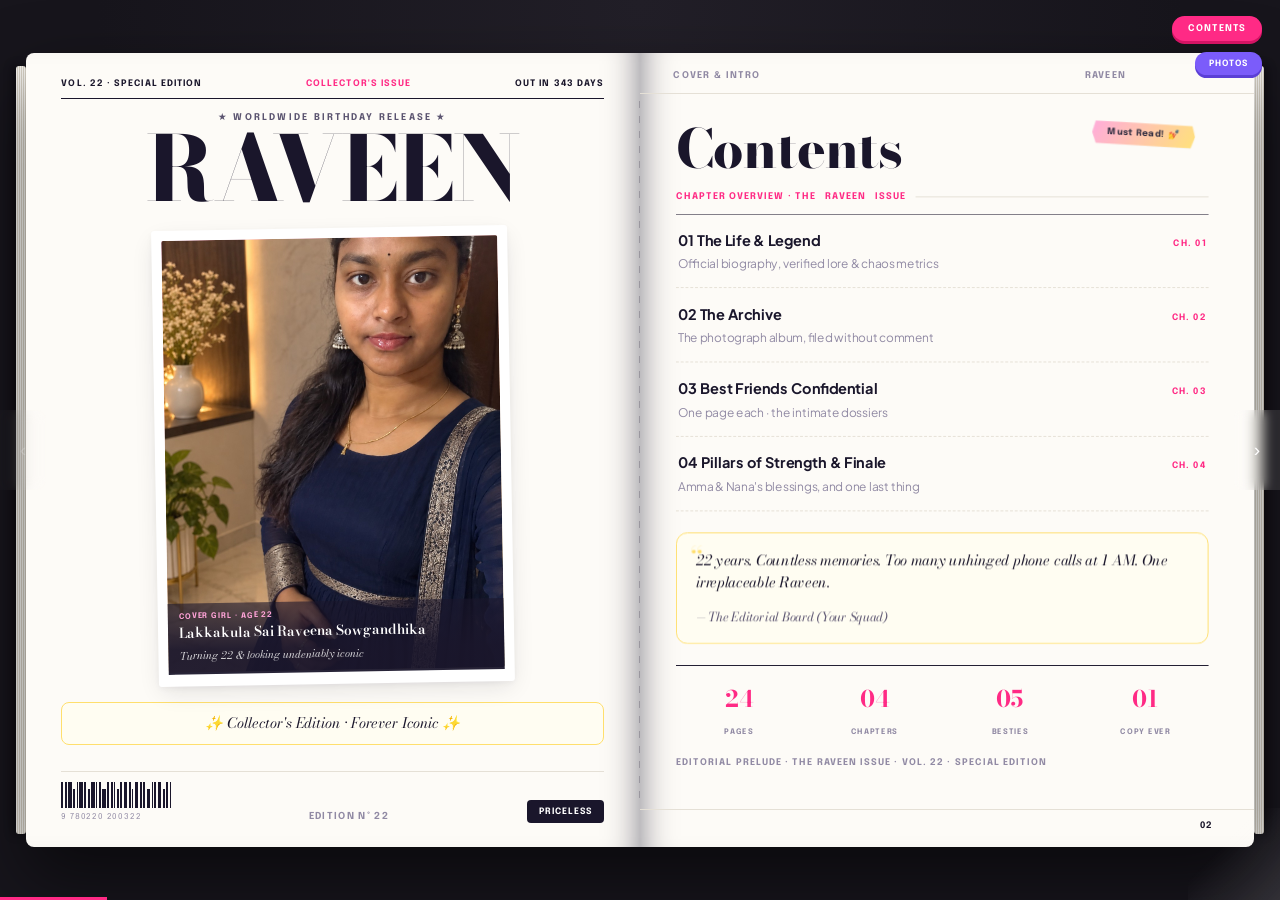
==== commit 0a2fc142: "Close the magazine with the picture from everyone A last spread after the cake: the collage of the s" ====
--- a/index.html
+++ b/index.html
@@ -9,7 +9,7 @@
 <link rel="preconnect" href="https://fonts.googleapis.com">
 <link rel="preconnect" href="https://fonts.gstatic.com" crossorigin>
 <link rel="stylesheet" href="https://fonts.googleapis.com/css2?family=Bodoni+Moda:ital,opsz,wght@0,6..96,400..900;1,6..96,400..800&family=Epilogue:wght@600;700;800&family=Caveat:wght@400;500;600&family=Great+Vibes&family=Patrick+Hand&family=Plus+Jakarta+Sans:wght@400;500;600;700;800&display=swap">
-<link rel="stylesheet" href="assets/css/magazine.css?v=41">
+<link rel="stylesheet" href="assets/css/magazine.css?v=45">
 <link rel="icon" href="data:image/svg+xml,<svg xmlns='http://www.w3.org/2000/svg' viewBox='0 0 100 100'><text y='.9em' font-size='90'>💖</text></svg>">
 </head>
 <body>
@@ -219,6 +219,23 @@
     </div>
   </section>
 
+  <!-- ============================ SEND-OFF ============================ -->
+  <section class="spread" id="sendoff" data-hide-toc>
+
+    <!-- P.11 · everyone, in one picture -->
+    <div class="leaf leaf--left leaf--sendoff">
+      <p class="kicker reveal" data-text="sendoff.kicker">From all of us</p>
+      <div class="reveal" data-render="sendoffPhoto"></div>
+    </div>
+
+    <!-- P.12 · what they all wanted to say -->
+    <div class="leaf leaf--right">
+      <p class="kicker reveal" data-text="sendoff.kicker">From all of us</p>
+      <h2 class="hed hed--sm reveal" data-text="sendoff.title">Chapters to Cherish</h2>
+      <div class="reveal sendoff__note" data-render="sendoffNote"></div>
+    </div>
+  </section>
+
 </div>
 </div>
 
@@ -230,7 +247,7 @@
 <button class="corner" type="button" data-corner aria-label="Turn the page"></button>
 <div class="progress" data-progress aria-hidden="true"></div>
 
-<script src="assets/js/config.js?v=41"></script>
-<script src="assets/js/magazine.js?v=41"></script>
+<script src="assets/js/config.js?v=45"></script>
+<script src="assets/js/magazine.js?v=45"></script>
 </body>
 </html>
--- a/assets/css/magazine.css
+++ b/assets/css/magazine.css
@@ -2083,3 +2083,79 @@
 
 .masthead-tag { display: none; }
 }
+
+/* ---------- 17. The send-off ----------
+   The last spread: everyone in one picture on the left, and what they all
+   wanted to say facing it. */
+
+.sendoff__plate {
+  display: flex;
+  justify-content: center;
+  height: calc(var(--page-h) * 0.88);
+}
+
+/* the frame hugs the picture rather than the page, so there is no white
+   margin standing in for a photograph that isn't that shape */
+.sendoff__photo {
+  display: inline-flex;
+  flex-direction: column;
+  max-width: 100%;
+  max-height: 100%;
+  margin: 10px 0 0;
+  padding: 8px 8px 6px;
+  background: var(--paper-2);
+  border-radius: 3px;
+  box-shadow: var(--lift-2);
+  transform: rotate(-0.6deg);
+}
+
+/* its own proportions, uncropped: six people in one frame, and a crop takes
+   one of them out of it */
+.sendoff__photo .polaroid__img {
+  flex: 0 1 auto;
+  min-height: 0;
+  width: auto;
+  height: auto;
+  max-width: 100%;
+  max-height: 100%;
+  aspect-ratio: auto;
+  object-fit: contain;
+}
+
+.sendoff__photo figcaption {
+  flex: 0 0 auto;
+  padding: 7px 4px 2px;
+  font-family: var(--display);
+  font-style: italic;
+  font-size: .78rem;
+  line-height: 1.3;
+  text-align: center;
+  color: var(--ink-soft);
+}
+
+.sendoff__note p {
+  margin: 0 0 10px;
+  max-width: 42ch;
+  font-size: .95rem;
+  line-height: 1.62;
+  color: var(--ink);
+}
+
+.sendoff__sign {
+  margin-top: 16px !important;
+  font-family: "Great Vibes", var(--display), cursive;
+  font-size: 1.6rem;
+  color: var(--pink);
+}
+
+.sendoff__strap {
+  margin-top: 16px !important;
+  padding-top: 12px;
+  border-top: 1px solid var(--rule);
+  max-width: 42ch;
+  font-family: var(--label);
+  font-size: .56rem;
+  letter-spacing: .18em;
+  text-transform: uppercase;
+  color: var(--ink-soft);
+}
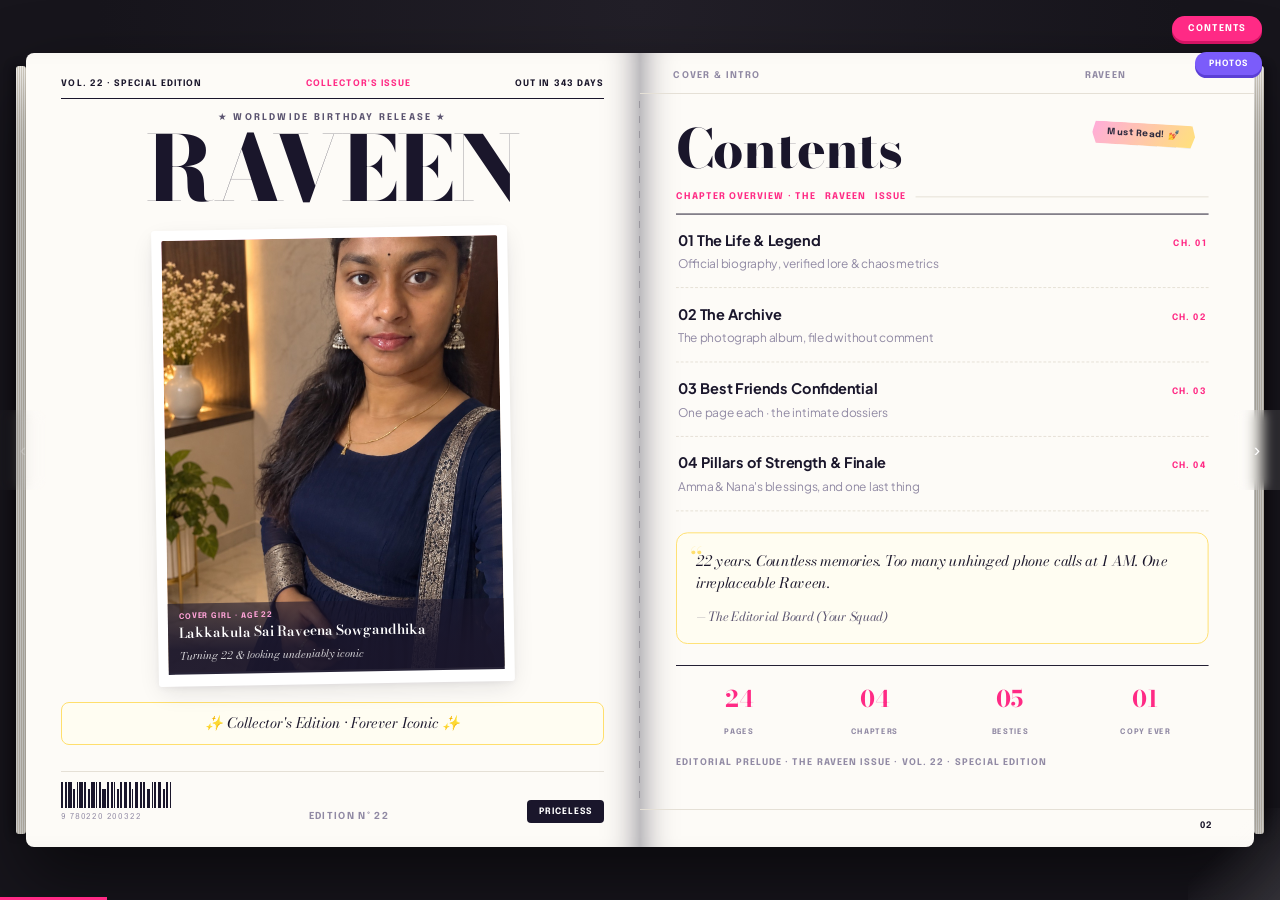
==== commit ba024a60: "Put the family photographs on the family page Amma and Nana each had an empty slot beside their lett" ====
--- a/index.html
+++ b/index.html
@@ -9,7 +9,7 @@
 <link rel="preconnect" href="https://fonts.googleapis.com">
 <link rel="preconnect" href="https://fonts.gstatic.com" crossorigin>
 <link rel="stylesheet" href="https://fonts.googleapis.com/css2?family=Bodoni+Moda:ital,opsz,wght@0,6..96,400..900;1,6..96,400..800&family=Epilogue:wght@600;700;800&family=Caveat:wght@400;500;600&family=Great+Vibes&family=Patrick+Hand&family=Plus+Jakarta+Sans:wght@400;500;600;700;800&display=swap">
-<link rel="stylesheet" href="assets/css/magazine.css?v=45">
+<link rel="stylesheet" href="assets/css/magazine.css?v=48">
 <link rel="icon" href="data:image/svg+xml,<svg xmlns='http://www.w3.org/2000/svg' viewBox='0 0 100 100'><text y='.9em' font-size='90'>💖</text></svg>">
 </head>
 <body>
@@ -167,6 +167,7 @@
       <p class="kicker reveal">Chapter 04 · Family Chronicles</p>
       <h2 class="hed hed--sm reveal" data-text="familyTitle">Pillars of Strength</h2>
       <div class="reveal" data-render="family"></div>
+      <div data-render="familyAlbum"></div>
     </div>
 
     <!-- P.10 · the finale -->
@@ -247,7 +248,7 @@
 <button class="corner" type="button" data-corner aria-label="Turn the page"></button>
 <div class="progress" data-progress aria-hidden="true"></div>
 
-<script src="assets/js/config.js?v=45"></script>
-<script src="assets/js/magazine.js?v=45"></script>
+<script src="assets/js/config.js?v=48"></script>
+<script src="assets/js/magazine.js?v=48"></script>
 </body>
 </html>
--- a/assets/css/magazine.css
+++ b/assets/css/magazine.css
@@ -1470,7 +1470,17 @@
 }
 
 /* ---------- 15. Family ---------- */
-.letter-card .polaroid__img { max-height: calc(var(--page-h) * 0.26); }
+/* A height cap on a photograph sized from the page's WIDTH squashes it into a
+   letterbox and crops the rest away — on a portrait photograph of two people,
+   most of both of them. These take their height from the page and their width
+   from the photograph, so nothing is cut. */
+.letter-card .polaroid__img {
+  width: auto;
+  height: calc(var(--page-h) * 0.27);
+  max-width: none;
+  max-height: none;
+  aspect-ratio: auto;
+}
 
 .letter-card {
   position: relative;
@@ -2159,3 +2169,50 @@
   text-transform: uppercase;
   color: var(--ink-soft);
 }
+
+/* ---------- 18. The family album ----------
+   Two photographs under the letters. Sized by height, not by the width of the
+   page, so scaling the page can actually shrink them — and so a picture taken
+   sideways sits beside one taken upright without either being cropped. */
+
+.famstrip {
+  display: flex;
+  flex-wrap: wrap;
+  align-items: flex-start;
+  justify-content: center;
+  gap: clamp(10px, 1.4vw, 18px);
+  margin: 14px 0 0;
+}
+
+.famshot {
+  margin: 0;
+  padding: 7px 7px 5px;
+  background: var(--paper-2);
+  border-radius: 3px;
+  box-shadow: var(--lift-1);
+  transform: rotate(calc(var(--tilt, -1.5deg) * 0.5));
+  transition: transform .35s cubic-bezier(.34,1.56,.64,1);
+}
+
+.famshot:hover { transform: rotate(0deg) scale(1.02); z-index: 3; }
+
+.famshot .polaroid__img {
+  display: block;
+  width: auto;
+  height: calc(var(--page-h) * 0.26);
+  max-width: 100%;
+  max-height: none;
+  aspect-ratio: auto;
+  object-fit: cover;
+}
+
+.famshot figcaption {
+  padding: 5px 2px 0;
+  max-width: 22ch;
+  font-family: var(--display);
+  font-style: italic;
+  font-size: .68rem;
+  line-height: 1.25;
+  text-align: center;
+  color: var(--ink-soft);
+}
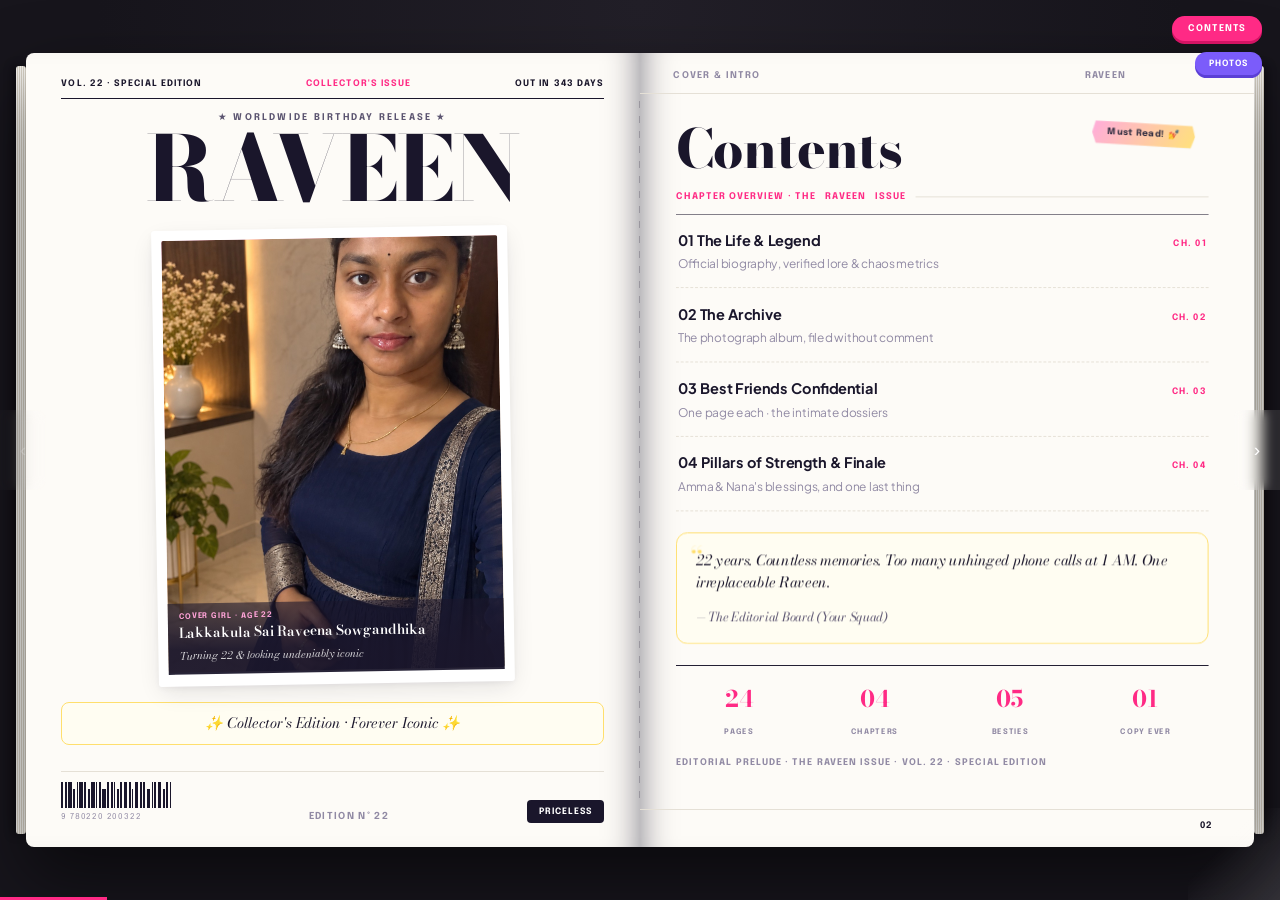
==== commit a9d02870: "Keep the magazine out of search results It is about to live at a public address so it can be opened " ====
--- a/index.html
+++ b/index.html
@@ -9,6 +9,10 @@
 <link rel="preconnect" href="https://fonts.googleapis.com">
 <link rel="preconnect" href="https://fonts.gstatic.com" crossorigin>
 <link rel="stylesheet" href="https://fonts.googleapis.com/css2?family=Bodoni+Moda:ital,opsz,wght@0,6..96,400..900;1,6..96,400..800&family=Epilogue:wght@600;700;800&family=Caveat:wght@400;500;600&family=Great+Vibes&family=Patrick+Hand&family=Plus+Jakarta+Sans:wght@400;500;600;700;800&display=swap">
+<!-- A private thing on a public address: findable by anyone holding the link,
+     and by nobody searching for her name. -->
+<meta name="robots" content="noindex, noarchive">
+
 <link rel="stylesheet" href="assets/css/magazine.css?v=48">
 <link rel="icon" href="data:image/svg+xml,<svg xmlns='http://www.w3.org/2000/svg' viewBox='0 0 100 100'><text y='.9em' font-size='90'>💖</text></svg>">
 </head>
--- a/assets/css/magazine.css
+++ b/assets/css/magazine.css
@@ -492,6 +492,15 @@
 }
 
 .stickerbtn:active { box-shadow: 0 1px 0 #c9403d; }
+
+/* hands back the photographs this browser is holding, as files */
+.savebtn {
+  top: 129px;
+  background: #2f8f6b;
+  box-shadow: 0 3px 0 #216B50;
+}
+
+.savebtn:active { box-shadow: 0 1px 0 #216B50; }
 
 /* the ink-outlined chip */
 .tag {
@@ -2216,3 +2225,182 @@
   text-align: center;
   color: var(--ink-soft);
 }
+
+/* ========= keepsake — the family spread =========
+   Not printed: kept. Handwriting round the photographs, tape holding them
+   down, a few paper notes and charms on the last page. Everything here is
+   drawn rather than loaded, and all of it hangs off the page rather than the
+   page body, so it decorates without being measured. */
+
+.theme--keepsake {
+  --keep-tape: rgba(246, 195, 216, .72);
+  --keep-kraft: #f2e4cf;
+  --keep-blush: #ffe0ec;
+  --keep-hand: "Caveat", "Patrick Hand", cursive;
+}
+
+.leaf--left.theme--keepsake { background: #fffaf5; }
+
+.leaf--right.theme--keepsake,
+.leaf--right.theme--keepsake .leaf--finale {
+  background: radial-gradient(118% 92% at 50% 4%, #ffe6f1 0%, #ffeff6 46%, #fff8fb 100%);
+}
+
+.theme--keepsake .page__inner { position: relative; z-index: 2; }
+
+.keep {
+  position: absolute;
+  inset: 0;
+  z-index: 1;
+  pointer-events: none;
+}
+
+.keep > div { position: absolute; }
+.keep svg { display: block; width: 100%; height: auto; }
+
+/* ---- the letters ---- */
+
+.theme--keepsake .letter-card {
+  border-radius: 16px;
+  box-shadow: 0 12px 26px rgba(140, 96, 118, .10);
+}
+
+.theme--keepsake .letter-card .polaroid,
+.theme--keepsake .famshot {
+  background: #fff;
+  border-radius: 4px;
+}
+
+/* a dashed hand-cut edge inside every frame */
+.theme--keepsake .letter-card .polaroid__img,
+.theme--keepsake .famshot .polaroid__img {
+  outline: 1.4px dashed #c3aee0;
+  outline-offset: 3px;
+}
+
+/* tape holding each one down */
+.theme--keepsake .letter-card .polaroid::before,
+.theme--keepsake .famshot::before {
+  content: "";
+  position: absolute;
+  top: -10px;
+  left: 50%;
+  width: 56%;
+  height: 20px;
+  margin-left: -28%;
+  transform: rotate(-4deg);
+  background:
+    repeating-linear-gradient(90deg, rgba(255,255,255,.5) 0 5px, transparent 5px 10px),
+    repeating-linear-gradient(0deg, rgba(255,255,255,.5) 0 5px, transparent 5px 10px),
+    var(--keep-tape);
+  box-shadow: 0 1px 2px rgba(140, 96, 118, .18);
+}
+
+.theme--keepsake .famshot:nth-child(even)::before {
+  transform: rotate(5deg);
+  background:
+    repeating-linear-gradient(90deg, rgba(255,255,255,.35) 0 6px, transparent 6px 12px),
+    var(--keep-kraft);
+}
+
+.theme--keepsake .letter-card:nth-of-type(2) .polaroid::before {
+  transform: rotate(4deg);
+  background:
+    repeating-linear-gradient(90deg, rgba(255,255,255,.35) 0 6px, transparent 6px 12px),
+    var(--keep-kraft);
+}
+
+/* the heart beside a name, and the note pinned under the photograph */
+.keep-tick { color: var(--pink); font-size: .95rem; }
+
+/* the note sits in the card's own foot, so the card below cannot paint over
+   the end of it */
+.theme--keepsake .letter-card { padding-bottom: 34px; }
+
+.keep-pin {
+  position: absolute;
+  right: 12px;
+  bottom: 6px;
+  width: 32%;
+  z-index: 3;
+  font-family: var(--keep-hand);
+  font-size: 1.05rem;
+  line-height: 1.05;
+  text-align: center;
+  color: #6b5a66;
+  transform: rotate(-7deg);
+}
+
+/* the album strip, written on by hand */
+.theme--keepsake .famstrip {
+  justify-content: flex-end;
+  padding-left: 19%;
+  margin-top: 22px;
+}
+
+.theme--keepsake .famshot figcaption {
+  font-family: var(--keep-hand);
+  font-style: normal;
+  font-size: 1rem;
+  color: #6b5a66;
+}
+
+/* ---- what is pinned to the pages ---- */
+
+.keep-badge { text-align: center; }
+.keep-badge b {
+  position: absolute;
+  inset: 26% 14% auto;
+  font-family: var(--keep-hand);
+  font-weight: 400;
+  font-size: .95rem;
+  line-height: 1.05;
+  color: #a33a68;
+}
+
+.keep-note {
+  font-family: var(--keep-hand);
+  font-size: 1.06rem;
+  line-height: 1.12;
+  color: #5d4c58;
+}
+
+.keep-note--card,
+.keep-note--blush {
+  padding: 12px 12px 14px;
+  border-radius: 3px;
+  box-shadow: 0 7px 15px rgba(140, 96, 118, .16);
+}
+
+.keep-note--card { background: var(--keep-kraft); }
+.keep-note--blush { background: var(--keep-blush); }
+
+.keep-heart {
+  display: block;
+  margin-top: 3px;
+  color: #d97fa8;
+  font-size: .85rem;
+}
+
+.keep-spark { color: #f3c96a; line-height: 1; }
+
+/* a little stack of books, each spine with a wish on it */
+.keep-books b {
+  display: block;
+  margin: 0 0 4px auto;
+  padding: 5px 8px;
+  border-radius: 3px;
+  background: #ffe2ed;
+  box-shadow: 0 3px 7px rgba(140, 96, 118, .16);
+  font-family: var(--label);
+  font-weight: 700;
+  font-size: .5rem;
+  letter-spacing: .1em;
+  text-transform: uppercase;
+  text-align: center;
+  color: #9c4470;
+}
+
+.keep-books b:nth-child(2) { background: #ffeef4; }
+.keep-books b:nth-child(3) { background: #ffe2ed; }
+.keep-books b:nth-child(4) { background: #fff4f8; }
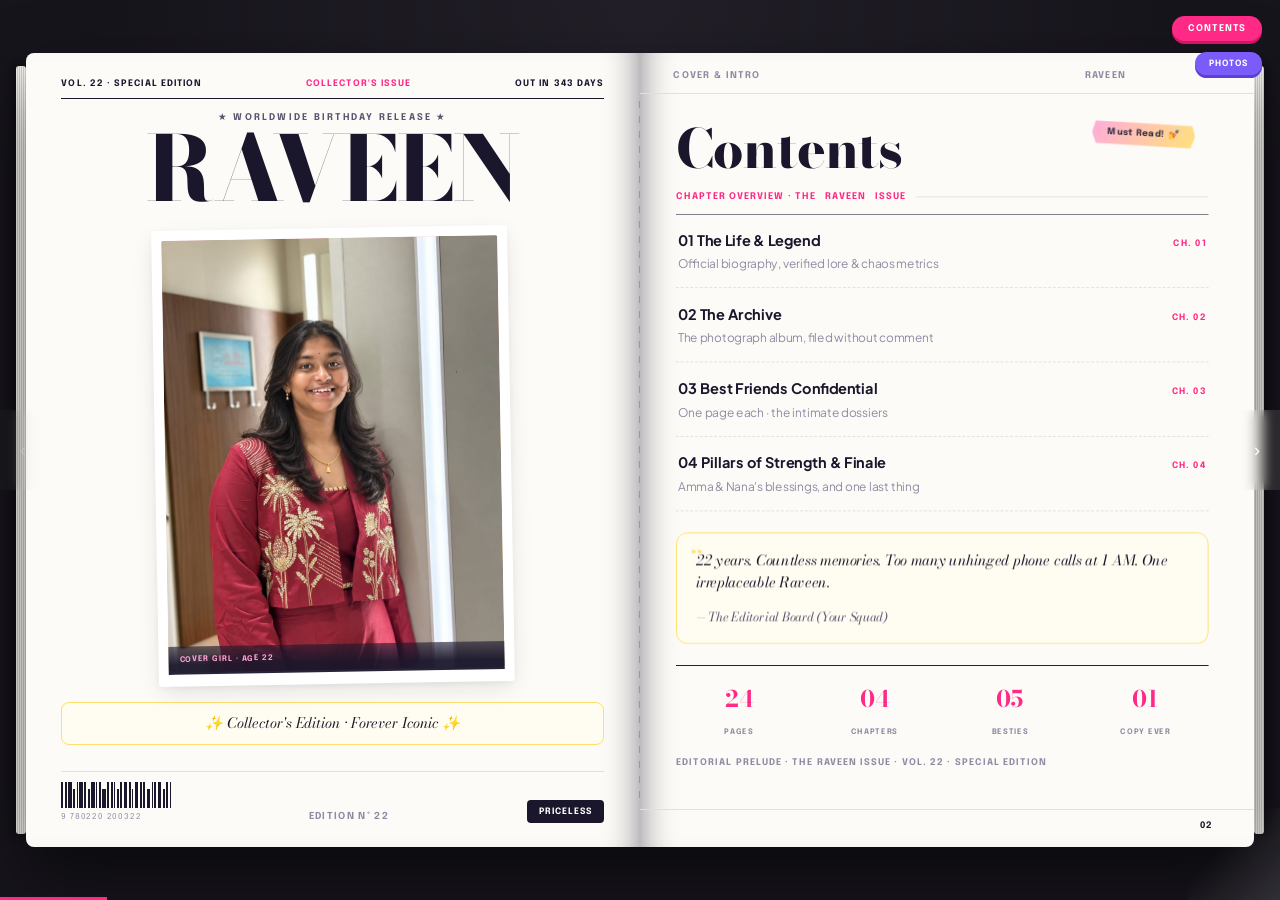
==== commit 8baf64e8: "Take the full name and tagline off the cover" ====
--- a/index.html
+++ b/index.html
@@ -13,7 +13,16 @@
      and by nobody searching for her name. -->
 <meta name="robots" content="noindex, noarchive">
 
-<link rel="stylesheet" href="assets/css/magazine.css?v=48">
+<!-- The stylesheet and the scripts are asked for by name and a number that
+     changes every time the page is opened. Hand-written numbers here drifted
+     out of step more than once, and a browser answering with an old copy of
+     the code from its own cupboard is indistinguishable, from the outside,
+     from the code being broken. Nothing to keep in step now. -->
+<script>
+  document.write('<link rel="stylesheet" href="assets/css/magazine.css?v=' +
+                 Date.now() + '">');
+</script>
+<noscript><link rel="stylesheet" href="assets/css/magazine.css"></noscript>
 <link rel="icon" href="data:image/svg+xml,<svg xmlns='http://www.w3.org/2000/svg' viewBox='0 0 100 100'><text y='.9em' font-size='90'>💖</text></svg>">
 </head>
 <body>
@@ -43,8 +52,6 @@
                    alt="Cover portrait" data-hint="Cover portrait · assets/img/cover.jpg">
               <div class="cover__plate">
                 <small>Cover Girl · Age <span data-text="age">22</span></small>
-                <b data-text="fullName">Lakkakula Sai Raveena Sowgandhika</b>
-                <i data-text="coverLine">Turning 22 &amp; looking undeniably iconic</i>
               </div>
             </figure>
           </div>
@@ -252,7 +259,12 @@
 <button class="corner" type="button" data-corner aria-label="Turn the page"></button>
 <div class="progress" data-progress aria-hidden="true"></div>
 
-<script src="assets/js/config.js?v=48"></script>
-<script src="assets/js/magazine.js?v=48"></script>
+<script>
+  (function () {
+    var now = Date.now();
+    document.write('<script src="assets/js/config.js?v=' + now + '"><\/script>');
+    document.write('<script src="assets/js/magazine.js?v=' + now + '"><\/script>');
+  })();
+</script>
 </body>
 </html>
--- a/assets/css/magazine.css
+++ b/assets/css/magazine.css
@@ -501,6 +501,15 @@
 }
 
 .savebtn:active { box-shadow: 0 1px 0 #216B50; }
+
+/* forgets them again, and the committed pictures come back */
+.undobtn {
+  top: 170px;
+  background: #6a6480;
+  box-shadow: 0 3px 0 #4c4760;
+}
+
+.undobtn:active { box-shadow: 0 1px 0 #4c4760; }
 
 /* the ink-outlined chip */
 .tag {
--- a/assets/css/magazine.css
+++ b/assets/css/magazine.css
@@ -501,6 +501,15 @@
 }
 
 .savebtn:active { box-shadow: 0 1px 0 #216B50; }
+
+/* forgets them again, and the committed pictures come back */
+.undobtn {
+  top: 170px;
+  background: #6a6480;
+  box-shadow: 0 3px 0 #4c4760;
+}
+
+.undobtn:active { box-shadow: 0 1px 0 #4c4760; }
 
 /* the ink-outlined chip */
 .tag {
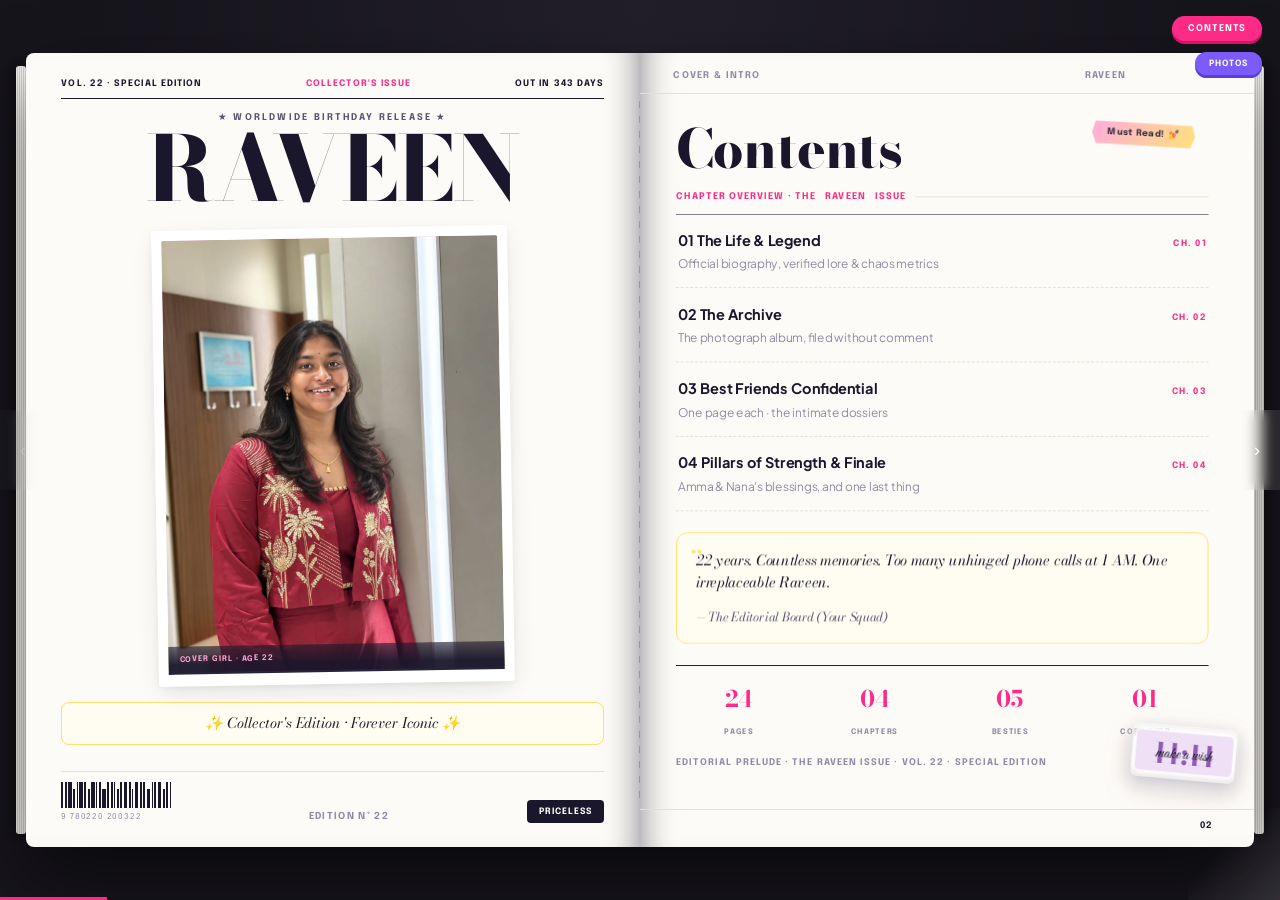
==== commit 869cf1ec: "Make the photographs and the writing bigger, everywhere Four things were each holding the pages smal" ====
--- a/index.html
+++ b/index.html
@@ -103,9 +103,9 @@
       <p class="kicker reveal" data-text="lore.kicker">Chapter 01 · The Biography</p>
       <h2 class="hed reveal" data-text="lore.title">The Raveen Lore</h2>
 
-      <figure class="polaroid reveal" style="--tilt:-2deg;margin:0 auto 16px;max-width:82%">
+      <figure class="polaroid reveal polaroid--free" style="--tilt:-2deg;margin:0 auto 18px">
         <span class="washi washi--sky washi--tl">Field Notes</span>
-        <img class="polaroid__img polaroid__img--wide" src="assets/img/lore.jpg"
+        <img class="polaroid__img polaroid__img--free" src="assets/img/lore.jpg"
              alt="" data-hint="assets/img/lore.jpg">
         <figcaption>Exhibit A. Undeniably her.</figcaption>
       </figure>
--- a/assets/css/magazine.css
+++ b/assets/css/magazine.css
@@ -816,11 +816,11 @@
 }
 
 /* ---------- 12. The lore ---------- */
-.lore-entry { margin-bottom: 14px; }
+.lore-entry { margin-bottom: 18px; }
 
 .lore-entry dt {
   font-family: var(--label);
-  font-size: 0.58rem;
+  font-size: 0.72rem;
   font-weight: 700;
   letter-spacing: 0.12em;
   text-transform: uppercase;
@@ -828,29 +828,31 @@
 }
 
 .lore-entry dd {
-  margin: 3px 0 0;
-  font-size: 0.9rem;
-  line-height: 1.55;
+  margin: 5px 0 0;
+  font-size: 1.24rem;
+  line-height: 1.6;
   color: var(--ink-soft);
 }
 
 /* ---------- 13. The report card ---------- */
 .metrics { border-top: 1.5px solid var(--ink); }
 
+/* The rows share out whatever room the page has left, so the card reaches
+   the foot of the page instead of stopping two-thirds down it. */
 .metric {
   display: grid;
   grid-template-columns: minmax(0, 1fr) auto;
   align-items: center;
-  gap: 5px 12px;
-  padding: 12px 2px 11px;
+  gap: 6px 12px;
+  padding: calc(12px + var(--metric-air, 0px)) 2px calc(11px + var(--metric-air, 0px));
   border-bottom: 1px solid var(--rule);
 }
 
-.metric__label { font-size: 0.86rem; font-weight: 600; color: var(--ink); }
+.metric__label { font-size: 1rem; font-weight: 600; color: var(--ink); }
 
 .metric__val {
   font-family: var(--label);
-  font-size: 0.68rem;
+  font-size: 0.78rem;
   font-weight: 700;
   letter-spacing: 0.06em;
   color: var(--pink);
@@ -858,7 +860,7 @@
 
 .metric__bar {
   grid-column: 1 / -1;
-  height: 9px;
+  height: 11px;
   border: 1.5px solid var(--ink);
   border-radius: 999px;
   background: var(--paper-2);
@@ -913,7 +915,7 @@
    A photograph that loads replaces this with its own proportions. */
 .bestie > .polaroid .polaroid__img {
   aspect-ratio: 2 / 3;
-  max-height: calc(var(--page-h) * 0.9);
+  max-height: calc(var(--page-h) * 1.05);
 }
 
 /* a landscape photograph takes the full measure, the writing below it */
@@ -954,7 +956,7 @@
 .bestie__name {
   margin: 2px 0 8px;
   font-family: var(--display);
-  font-size: clamp(1.3rem, 2.3vw, 1.8rem);
+  font-size: clamp(1.6rem, 2.8vw, 2.2rem);
   font-weight: 800;
   line-height: 1;
   letter-spacing: 0.01em;
@@ -962,10 +964,10 @@
 }
 
 .bestie__quote {
-  margin: 8px 0 10px;
+  margin: 10px 0 12px;
   font-family: var(--display);
   font-style: italic;
-  font-size: 0.95rem;
+  font-size: 1.16rem;
   line-height: 1.45;
   color: var(--ink-soft);
 }
@@ -1082,9 +1084,9 @@
 .leaf--album .shot { border-radius: 1px; }
 .leaf--album-open .shots { height: calc(var(--page-h) * 0.56); }
 
-/* room kept clear for whatever is pinned to the page */
-.pinned--foot .page__inner { padding-bottom: calc(var(--page-h) * 0.2); }
-.pinned--top  .page__inner { padding-top: calc(var(--page-h) * 0.16); }
+/* The room kept clear for whatever is pinned to a page is measured from the
+   thing itself, in script — a fixed share of the page was too little for a
+   framed picture and too much for a small cut-out. */
 
 /* the writing on a small plate covers the photograph, so it waits for a
    reader who hovers over it instead */
@@ -2116,10 +2118,15 @@
    The last spread: everyone in one picture on the left, and what they all
    wanted to say facing it. */
 
+/* The collage takes a fixed share of the page rather than whatever is left
+   over. Left to claim the remainder it settled the whole spread at a scale
+   of its own choosing, and the letter facing it was set in type too small to
+   read comfortably. */
 .sendoff__plate {
   display: flex;
-  justify-content: center;
-  height: calc(var(--page-h) * 0.88);
+  flex-direction: column;
+  align-items: center;
+  justify-content: flex-start;
 }
 
 /* the frame hugs the picture rather than the page, so there is no white
@@ -2128,7 +2135,7 @@
   display: inline-flex;
   flex-direction: column;
   max-width: 100%;
-  max-height: 100%;
+  max-height: calc(var(--page-h) * 0.78);
   margin: 10px 0 0;
   padding: 8px 8px 6px;
   background: var(--paper-2);
@@ -2162,10 +2169,10 @@
 }
 
 .sendoff__note p {
-  margin: 0 0 10px;
-  max-width: 42ch;
-  font-size: .95rem;
-  line-height: 1.62;
+  margin: 0 0 12px;
+  max-width: 64ch;
+  font-size: 1.12rem;
+  line-height: 1.6;
   color: var(--ink);
 }
 
@@ -2180,7 +2187,7 @@
   margin-top: 16px !important;
   padding-top: 12px;
   border-top: 1px solid var(--rule);
-  max-width: 42ch;
+  max-width: 64ch;
   font-family: var(--label);
   font-size: .56rem;
   letter-spacing: .18em;
@@ -2413,3 +2420,92 @@
 .keep-books b:nth-child(2) { background: #ffeef4; }
 .keep-books b:nth-child(3) { background: #ffe2ed; }
 .keep-books b:nth-child(4) { background: #fff4f8; }
+
+/* a picture pinned up rather than a sticker pasted on */
+.sticker-frame {
+  margin: 0;
+  padding: 7px 7px 9px;
+  background: #fffdf8;
+  border-radius: 3px;
+  box-shadow: 0 12px 24px rgba(120, 90, 110, .20);
+}
+
+.sticker-frame::before {
+  content: "";
+  position: absolute;
+  top: -9px;
+  left: 50%;
+  width: 44%;
+  height: 18px;
+  margin-left: -22%;
+  transform: rotate(-3deg);
+  background:
+    repeating-linear-gradient(90deg, rgba(255,255,255,.5) 0 5px, transparent 5px 10px),
+    rgba(246, 195, 216, .7);
+  box-shadow: 0 1px 2px rgba(140, 96, 118, .18);
+}
+
+.sticker-frame img,
+.sticker-frame svg {
+  display: block;
+  width: 100%;
+  height: auto;
+  border-radius: 2px;
+}
+
+/* a drawn sticker: the white die-cut edge comes from the shadow, so it works
+   whatever shape is inside it */
+.sticker-drawn {
+  filter:
+    drop-shadow(0 0 3px #fff) drop-shadow(0 0 3px #fff)
+    drop-shadow(0 0 2px #fff) drop-shadow(0 5px 9px rgba(120, 90, 110, .28));
+}
+
+.sticker-drawn svg { display: block; width: 100%; height: auto; }
+
+/* the bears, pinned up at the end of the letter from everyone */
+.sendoff__card {
+  position: relative;
+  width: 46%;
+  max-width: 230px;
+  margin: 20px auto 0;
+  padding: 7px 7px 9px;
+  background: #fffdf8;
+  border-radius: 3px;
+  box-shadow: 0 12px 24px rgba(120, 90, 110, .20);
+  transform: rotate(-2deg);
+}
+
+.sendoff__card::before {
+  content: "";
+  position: absolute;
+  top: -9px;
+  left: 50%;
+  width: 44%;
+  height: 18px;
+  margin-left: -22%;
+  transform: rotate(-3deg);
+  background:
+    repeating-linear-gradient(90deg, rgba(255,255,255,.5) 0 5px, transparent 5px 10px),
+    rgba(246, 195, 216, .7);
+  box-shadow: 0 1px 2px rgba(140, 96, 118, .18);
+}
+
+.sendoff__card svg { display: block; width: 100%; height: auto; border-radius: 2px; }
+
+/* The biography photograph: six people in one frame, so it is never cropped.
+   Height comes from the page and width from the photograph — the other way
+   round, a full-width frame would have cut a third off the top and bottom. */
+.polaroid--free {
+  width: fit-content;
+  max-width: 100%;
+}
+
+.polaroid__img--free {
+  width: auto;
+  height: calc(var(--page-h) * 0.62);
+  max-width: 100%;
+  max-height: none;
+  aspect-ratio: auto;
+  object-fit: contain;
+}
--- a/assets/css/magazine.css
+++ b/assets/css/magazine.css
@@ -816,11 +816,11 @@
 }
 
 /* ---------- 12. The lore ---------- */
-.lore-entry { margin-bottom: 14px; }
+.lore-entry { margin-bottom: 18px; }
 
 .lore-entry dt {
   font-family: var(--label);
-  font-size: 0.58rem;
+  font-size: 0.72rem;
   font-weight: 700;
   letter-spacing: 0.12em;
   text-transform: uppercase;
@@ -828,29 +828,31 @@
 }
 
 .lore-entry dd {
-  margin: 3px 0 0;
-  font-size: 0.9rem;
-  line-height: 1.55;
+  margin: 5px 0 0;
+  font-size: 1.24rem;
+  line-height: 1.6;
   color: var(--ink-soft);
 }
 
 /* ---------- 13. The report card ---------- */
 .metrics { border-top: 1.5px solid var(--ink); }
 
+/* The rows share out whatever room the page has left, so the card reaches
+   the foot of the page instead of stopping two-thirds down it. */
 .metric {
   display: grid;
   grid-template-columns: minmax(0, 1fr) auto;
   align-items: center;
-  gap: 5px 12px;
-  padding: 12px 2px 11px;
+  gap: 6px 12px;
+  padding: calc(12px + var(--metric-air, 0px)) 2px calc(11px + var(--metric-air, 0px));
   border-bottom: 1px solid var(--rule);
 }
 
-.metric__label { font-size: 0.86rem; font-weight: 600; color: var(--ink); }
+.metric__label { font-size: 1rem; font-weight: 600; color: var(--ink); }
 
 .metric__val {
   font-family: var(--label);
-  font-size: 0.68rem;
+  font-size: 0.78rem;
   font-weight: 700;
   letter-spacing: 0.06em;
   color: var(--pink);
@@ -858,7 +860,7 @@
 
 .metric__bar {
   grid-column: 1 / -1;
-  height: 9px;
+  height: 11px;
   border: 1.5px solid var(--ink);
   border-radius: 999px;
   background: var(--paper-2);
@@ -913,7 +915,7 @@
    A photograph that loads replaces this with its own proportions. */
 .bestie > .polaroid .polaroid__img {
   aspect-ratio: 2 / 3;
-  max-height: calc(var(--page-h) * 0.9);
+  max-height: calc(var(--page-h) * 1.05);
 }
 
 /* a landscape photograph takes the full measure, the writing below it */
@@ -954,7 +956,7 @@
 .bestie__name {
   margin: 2px 0 8px;
   font-family: var(--display);
-  font-size: clamp(1.3rem, 2.3vw, 1.8rem);
+  font-size: clamp(1.6rem, 2.8vw, 2.2rem);
   font-weight: 800;
   line-height: 1;
   letter-spacing: 0.01em;
@@ -962,10 +964,10 @@
 }
 
 .bestie__quote {
-  margin: 8px 0 10px;
+  margin: 10px 0 12px;
   font-family: var(--display);
   font-style: italic;
-  font-size: 0.95rem;
+  font-size: 1.16rem;
   line-height: 1.45;
   color: var(--ink-soft);
 }
@@ -1082,9 +1084,9 @@
 .leaf--album .shot { border-radius: 1px; }
 .leaf--album-open .shots { height: calc(var(--page-h) * 0.56); }
 
-/* room kept clear for whatever is pinned to the page */
-.pinned--foot .page__inner { padding-bottom: calc(var(--page-h) * 0.2); }
-.pinned--top  .page__inner { padding-top: calc(var(--page-h) * 0.16); }
+/* The room kept clear for whatever is pinned to a page is measured from the
+   thing itself, in script — a fixed share of the page was too little for a
+   framed picture and too much for a small cut-out. */
 
 /* the writing on a small plate covers the photograph, so it waits for a
    reader who hovers over it instead */
@@ -2116,10 +2118,15 @@
    The last spread: everyone in one picture on the left, and what they all
    wanted to say facing it. */
 
+/* The collage takes a fixed share of the page rather than whatever is left
+   over. Left to claim the remainder it settled the whole spread at a scale
+   of its own choosing, and the letter facing it was set in type too small to
+   read comfortably. */
 .sendoff__plate {
   display: flex;
-  justify-content: center;
-  height: calc(var(--page-h) * 0.88);
+  flex-direction: column;
+  align-items: center;
+  justify-content: flex-start;
 }
 
 /* the frame hugs the picture rather than the page, so there is no white
@@ -2128,7 +2135,7 @@
   display: inline-flex;
   flex-direction: column;
   max-width: 100%;
-  max-height: 100%;
+  max-height: calc(var(--page-h) * 0.78);
   margin: 10px 0 0;
   padding: 8px 8px 6px;
   background: var(--paper-2);
@@ -2162,10 +2169,10 @@
 }
 
 .sendoff__note p {
-  margin: 0 0 10px;
-  max-width: 42ch;
-  font-size: .95rem;
-  line-height: 1.62;
+  margin: 0 0 12px;
+  max-width: 64ch;
+  font-size: 1.12rem;
+  line-height: 1.6;
   color: var(--ink);
 }
 
@@ -2180,7 +2187,7 @@
   margin-top: 16px !important;
   padding-top: 12px;
   border-top: 1px solid var(--rule);
-  max-width: 42ch;
+  max-width: 64ch;
   font-family: var(--label);
   font-size: .56rem;
   letter-spacing: .18em;
@@ -2413,3 +2420,92 @@
 .keep-books b:nth-child(2) { background: #ffeef4; }
 .keep-books b:nth-child(3) { background: #ffe2ed; }
 .keep-books b:nth-child(4) { background: #fff4f8; }
+
+/* a picture pinned up rather than a sticker pasted on */
+.sticker-frame {
+  margin: 0;
+  padding: 7px 7px 9px;
+  background: #fffdf8;
+  border-radius: 3px;
+  box-shadow: 0 12px 24px rgba(120, 90, 110, .20);
+}
+
+.sticker-frame::before {
+  content: "";
+  position: absolute;
+  top: -9px;
+  left: 50%;
+  width: 44%;
+  height: 18px;
+  margin-left: -22%;
+  transform: rotate(-3deg);
+  background:
+    repeating-linear-gradient(90deg, rgba(255,255,255,.5) 0 5px, transparent 5px 10px),
+    rgba(246, 195, 216, .7);
+  box-shadow: 0 1px 2px rgba(140, 96, 118, .18);
+}
+
+.sticker-frame img,
+.sticker-frame svg {
+  display: block;
+  width: 100%;
+  height: auto;
+  border-radius: 2px;
+}
+
+/* a drawn sticker: the white die-cut edge comes from the shadow, so it works
+   whatever shape is inside it */
+.sticker-drawn {
+  filter:
+    drop-shadow(0 0 3px #fff) drop-shadow(0 0 3px #fff)
+    drop-shadow(0 0 2px #fff) drop-shadow(0 5px 9px rgba(120, 90, 110, .28));
+}
+
+.sticker-drawn svg { display: block; width: 100%; height: auto; }
+
+/* the bears, pinned up at the end of the letter from everyone */
+.sendoff__card {
+  position: relative;
+  width: 46%;
+  max-width: 230px;
+  margin: 20px auto 0;
+  padding: 7px 7px 9px;
+  background: #fffdf8;
+  border-radius: 3px;
+  box-shadow: 0 12px 24px rgba(120, 90, 110, .20);
+  transform: rotate(-2deg);
+}
+
+.sendoff__card::before {
+  content: "";
+  position: absolute;
+  top: -9px;
+  left: 50%;
+  width: 44%;
+  height: 18px;
+  margin-left: -22%;
+  transform: rotate(-3deg);
+  background:
+    repeating-linear-gradient(90deg, rgba(255,255,255,.5) 0 5px, transparent 5px 10px),
+    rgba(246, 195, 216, .7);
+  box-shadow: 0 1px 2px rgba(140, 96, 118, .18);
+}
+
+.sendoff__card svg { display: block; width: 100%; height: auto; border-radius: 2px; }
+
+/* The biography photograph: six people in one frame, so it is never cropped.
+   Height comes from the page and width from the photograph — the other way
+   round, a full-width frame would have cut a third off the top and bottom. */
+.polaroid--free {
+  width: fit-content;
+  max-width: 100%;
+}
+
+.polaroid__img--free {
+  width: auto;
+  height: calc(var(--page-h) * 0.62);
+  max-width: 100%;
+  max-height: none;
+  aspect-ratio: auto;
+  object-fit: contain;
+}
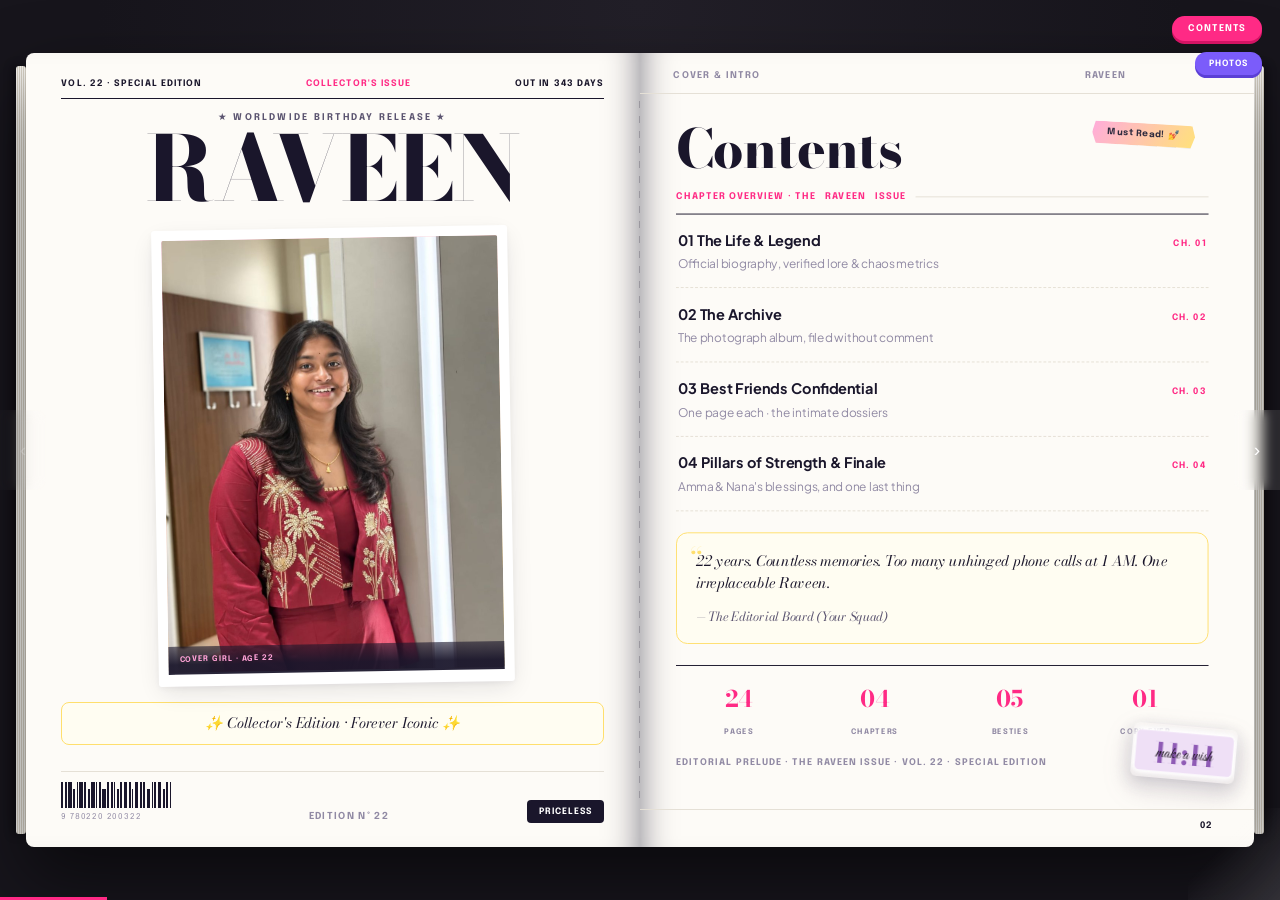
==== commit fbec0338: "Give the closing photograph the whole page, and the album more of its own The picture of the six of " ====
--- a/index.html
+++ b/index.html
@@ -235,8 +235,7 @@
   <section class="spread" id="sendoff" data-hide-toc>
 
     <!-- P.11 · everyone, in one picture -->
-    <div class="leaf leaf--left leaf--sendoff">
-      <p class="kicker reveal" data-text="sendoff.kicker">From all of us</p>
+    <div class="leaf leaf--left leaf--sendoff leaf--bleed">
       <div class="reveal" data-render="sendoffPhoto"></div>
     </div>
 
--- a/assets/css/magazine.css
+++ b/assets/css/magazine.css
@@ -1063,11 +1063,11 @@
   left: 7px;
   right: 7px;
   bottom: 7px;
-  padding: 5px 7px;
+  padding: 4px 6px;
   background: rgba(255, 252, 246, .9);
   font-family: var(--display);
   font-style: italic;
-  font-size: .68rem;
+  font-size: .6rem;
   line-height: 1.2;
   text-align: center;
   color: var(--ink);
@@ -1082,7 +1082,13 @@
 /* --- shared by every theme --- */
 .leaf--album .page__inner { padding: 28px 32px 14px; }
 .leaf--album .shot { border-radius: 1px; }
-.leaf--album-open .shots { height: calc(var(--page-h) * 0.56); }
+/* the photographs take whatever the heading leaves, rather than a fixed
+   share of the page — the heading is short and the pictures are the point */
+.leaf--album-open .shots { height: calc(var(--page-h) * 0.62); }
+
+.leaf--album .hed { font-size: clamp(1.2rem, 2.3vw, 1.6rem); margin-bottom: 4px; }
+.leaf--album .dek { font-size: .68rem; line-height: 1.4; max-width: 52ch; margin: 4px 0 0; }
+.leaf--album .kicker { font-size: .46rem; }
 
 /* The room kept clear for whatever is pinned to a page is measured from the
    thing itself, in script — a fixed share of the page was too little for a
@@ -1182,7 +1188,7 @@
 .theme--scrapbook .shot figcaption {
   font-family: "Caveat", "Patrick Hand", var(--display), cursive;
   font-style: normal;
-  font-size: .92rem;
+  font-size: .8rem;
   line-height: 1.1;
   color: var(--ink);
 }
@@ -2124,19 +2130,22 @@
    read comfortably. */
 .sendoff__plate {
   display: flex;
-  flex-direction: column;
-  align-items: center;
-  justify-content: flex-start;
+  align-items: stretch;
+  justify-content: center;
 }
 
 /* the frame hugs the picture rather than the page, so there is no white
    margin standing in for a photograph that isn't that shape */
+/* The frame hugs the picture rather than the caption underneath it: sized by
+   the caption, the picture sat letterboxed inside a box wider than itself,
+   with the empty frame showing down both sides. */
 .sendoff__photo {
   display: inline-flex;
   flex-direction: column;
+  align-items: center;
   max-width: 100%;
-  max-height: calc(var(--page-h) * 0.78);
-  margin: 10px 0 0;
+  max-height: 100%;
+  margin: 6px 0 0;
   padding: 8px 8px 6px;
   background: var(--paper-2);
   border-radius: 3px;
@@ -2147,18 +2156,25 @@
 /* its own proportions, uncropped: six people in one frame, and a crop takes
    one of them out of it */
 .sendoff__photo .polaroid__img {
-  flex: 0 1 auto;
+  flex: 1 1 auto;
   min-height: 0;
   width: auto;
   height: auto;
   max-width: 100%;
-  max-height: 100%;
+  max-height: none;
   aspect-ratio: auto;
   object-fit: contain;
-}
-
+  background: none;
+}
+
+/* The caption is not allowed to decide how wide the frame is — it is a long
+   line, and it was holding the mount open far wider than the picture inside
+   it. Zero width with a full-width floor: it takes the width the photograph
+   settles on, and wraps within it. */
 .sendoff__photo figcaption {
   flex: 0 0 auto;
+  width: 0;
+  min-width: 100%;
   padding: 7px 4px 2px;
   font-family: var(--display);
   font-style: italic;
@@ -2509,3 +2525,39 @@
   aspect-ratio: auto;
   object-fit: contain;
 }
+
+/* ---------- the closing photograph, given the whole page ----------
+   No heading, no mount, no margin: the picture runs from one edge of the
+   page to the other, as tall as the page is. Its own line sits over the foot
+   of it rather than under the frame, so nothing but the photograph takes any
+   room at all. */
+
+.leaf--bleed .page { padding: 0; }
+.leaf--bleed .page__inner { padding: 0; }
+
+.leaf--bleed .sendoff__plate {
+  align-items: center;
+  margin: 0;
+}
+
+.leaf--bleed .sendoff__photo {
+  margin: 0;
+  padding: 0;
+  background: none;
+  border-radius: 0;
+  box-shadow: none;
+  transform: none;
+}
+
+.leaf--bleed .sendoff__photo figcaption {
+  position: absolute;
+  left: 0;
+  right: 0;
+  bottom: 0;
+  width: auto;
+  min-width: 0;
+  padding: 10px 14px 12px;
+  background: linear-gradient(to top, rgba(28, 22, 32, .62), rgba(28, 22, 32, 0));
+  font-size: .82rem;
+  color: #fff8fb;
+}
--- a/assets/css/magazine.css
+++ b/assets/css/magazine.css
@@ -1063,11 +1063,11 @@
   left: 7px;
   right: 7px;
   bottom: 7px;
-  padding: 5px 7px;
+  padding: 4px 6px;
   background: rgba(255, 252, 246, .9);
   font-family: var(--display);
   font-style: italic;
-  font-size: .68rem;
+  font-size: .6rem;
   line-height: 1.2;
   text-align: center;
   color: var(--ink);
@@ -1082,7 +1082,13 @@
 /* --- shared by every theme --- */
 .leaf--album .page__inner { padding: 28px 32px 14px; }
 .leaf--album .shot { border-radius: 1px; }
-.leaf--album-open .shots { height: calc(var(--page-h) * 0.56); }
+/* the photographs take whatever the heading leaves, rather than a fixed
+   share of the page — the heading is short and the pictures are the point */
+.leaf--album-open .shots { height: calc(var(--page-h) * 0.62); }
+
+.leaf--album .hed { font-size: clamp(1.2rem, 2.3vw, 1.6rem); margin-bottom: 4px; }
+.leaf--album .dek { font-size: .68rem; line-height: 1.4; max-width: 52ch; margin: 4px 0 0; }
+.leaf--album .kicker { font-size: .46rem; }
 
 /* The room kept clear for whatever is pinned to a page is measured from the
    thing itself, in script — a fixed share of the page was too little for a
@@ -1182,7 +1188,7 @@
 .theme--scrapbook .shot figcaption {
   font-family: "Caveat", "Patrick Hand", var(--display), cursive;
   font-style: normal;
-  font-size: .92rem;
+  font-size: .8rem;
   line-height: 1.1;
   color: var(--ink);
 }
@@ -2124,19 +2130,22 @@
    read comfortably. */
 .sendoff__plate {
   display: flex;
-  flex-direction: column;
-  align-items: center;
-  justify-content: flex-start;
+  align-items: stretch;
+  justify-content: center;
 }
 
 /* the frame hugs the picture rather than the page, so there is no white
    margin standing in for a photograph that isn't that shape */
+/* The frame hugs the picture rather than the caption underneath it: sized by
+   the caption, the picture sat letterboxed inside a box wider than itself,
+   with the empty frame showing down both sides. */
 .sendoff__photo {
   display: inline-flex;
   flex-direction: column;
+  align-items: center;
   max-width: 100%;
-  max-height: calc(var(--page-h) * 0.78);
-  margin: 10px 0 0;
+  max-height: 100%;
+  margin: 6px 0 0;
   padding: 8px 8px 6px;
   background: var(--paper-2);
   border-radius: 3px;
@@ -2147,18 +2156,25 @@
 /* its own proportions, uncropped: six people in one frame, and a crop takes
    one of them out of it */
 .sendoff__photo .polaroid__img {
-  flex: 0 1 auto;
+  flex: 1 1 auto;
   min-height: 0;
   width: auto;
   height: auto;
   max-width: 100%;
-  max-height: 100%;
+  max-height: none;
   aspect-ratio: auto;
   object-fit: contain;
-}
-
+  background: none;
+}
+
+/* The caption is not allowed to decide how wide the frame is — it is a long
+   line, and it was holding the mount open far wider than the picture inside
+   it. Zero width with a full-width floor: it takes the width the photograph
+   settles on, and wraps within it. */
 .sendoff__photo figcaption {
   flex: 0 0 auto;
+  width: 0;
+  min-width: 100%;
   padding: 7px 4px 2px;
   font-family: var(--display);
   font-style: italic;
@@ -2509,3 +2525,39 @@
   aspect-ratio: auto;
   object-fit: contain;
 }
+
+/* ---------- the closing photograph, given the whole page ----------
+   No heading, no mount, no margin: the picture runs from one edge of the
+   page to the other, as tall as the page is. Its own line sits over the foot
+   of it rather than under the frame, so nothing but the photograph takes any
+   room at all. */
+
+.leaf--bleed .page { padding: 0; }
+.leaf--bleed .page__inner { padding: 0; }
+
+.leaf--bleed .sendoff__plate {
+  align-items: center;
+  margin: 0;
+}
+
+.leaf--bleed .sendoff__photo {
+  margin: 0;
+  padding: 0;
+  background: none;
+  border-radius: 0;
+  box-shadow: none;
+  transform: none;
+}
+
+.leaf--bleed .sendoff__photo figcaption {
+  position: absolute;
+  left: 0;
+  right: 0;
+  bottom: 0;
+  width: auto;
+  min-width: 0;
+  padding: 10px 14px 12px;
+  background: linear-gradient(to top, rgba(28, 22, 32, .62), rgba(28, 22, 32, 0));
+  font-size: .82rem;
+  color: #fff8fb;
+}
